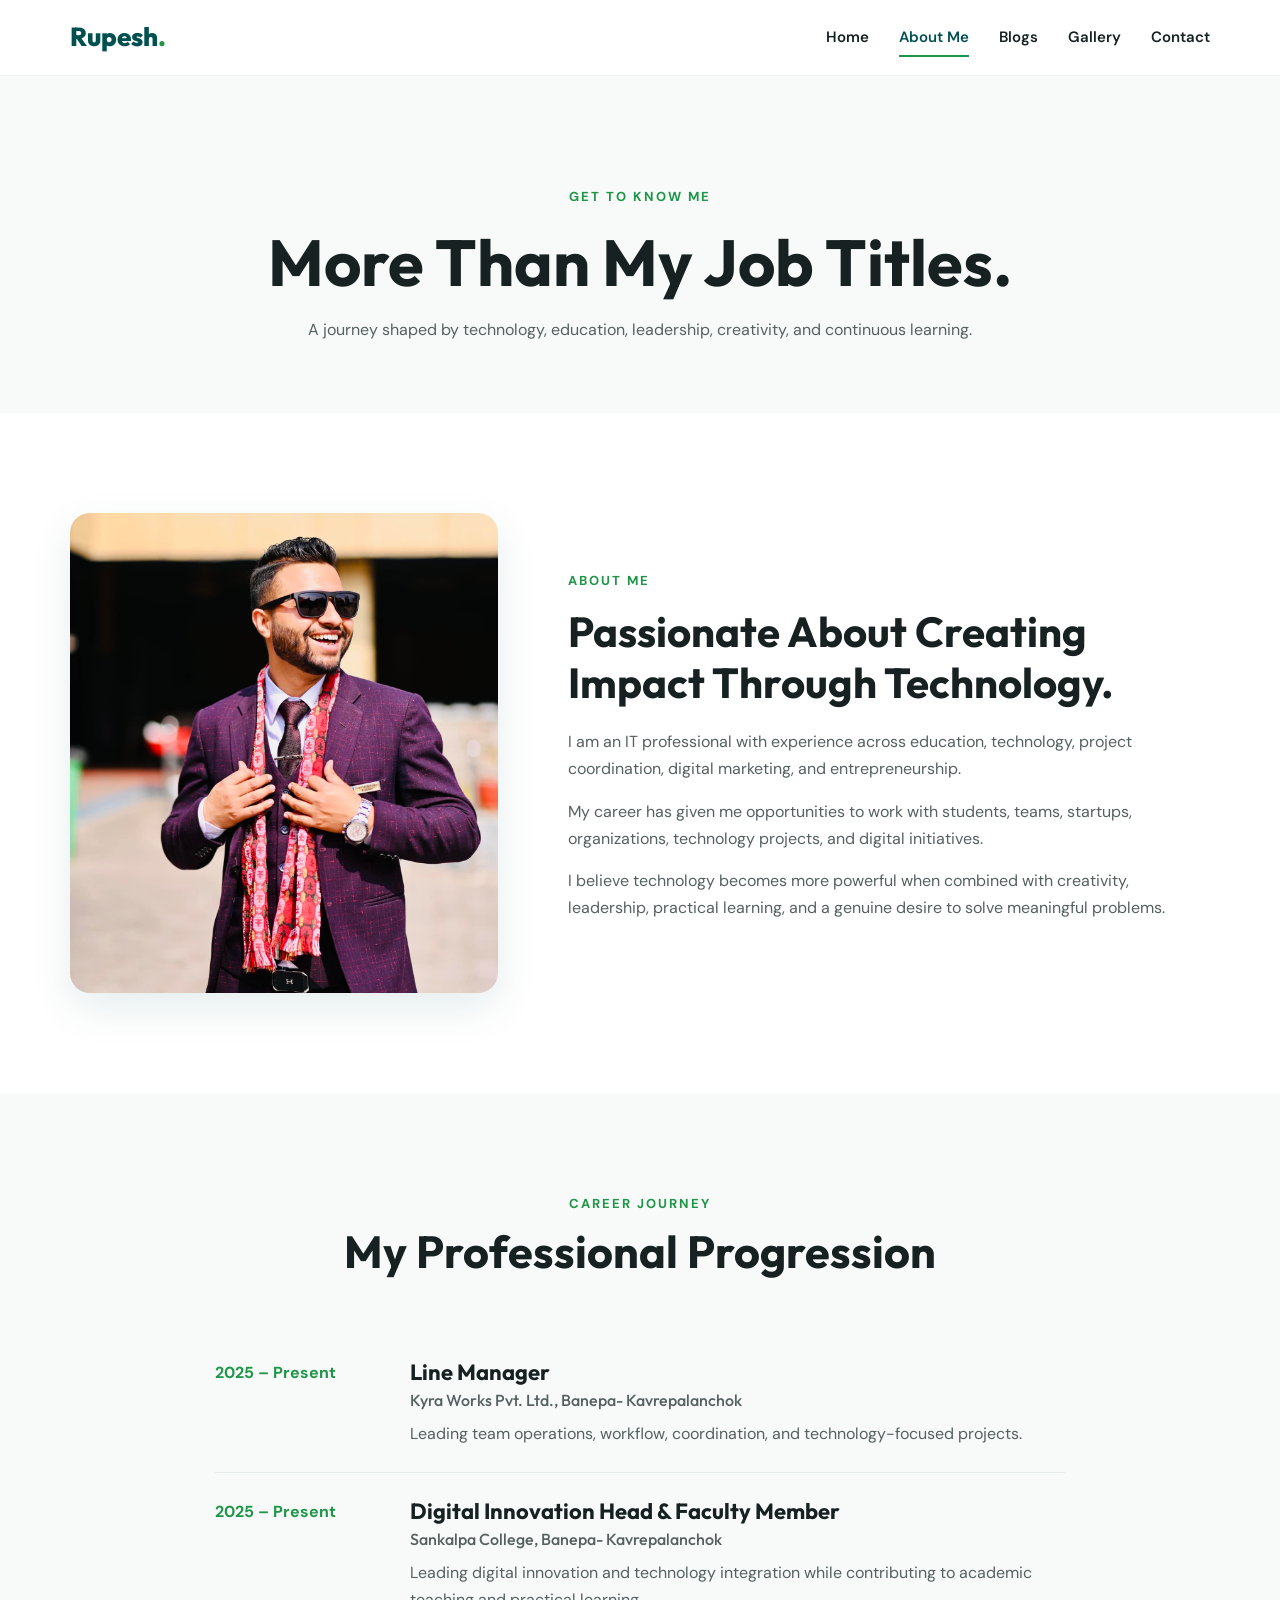
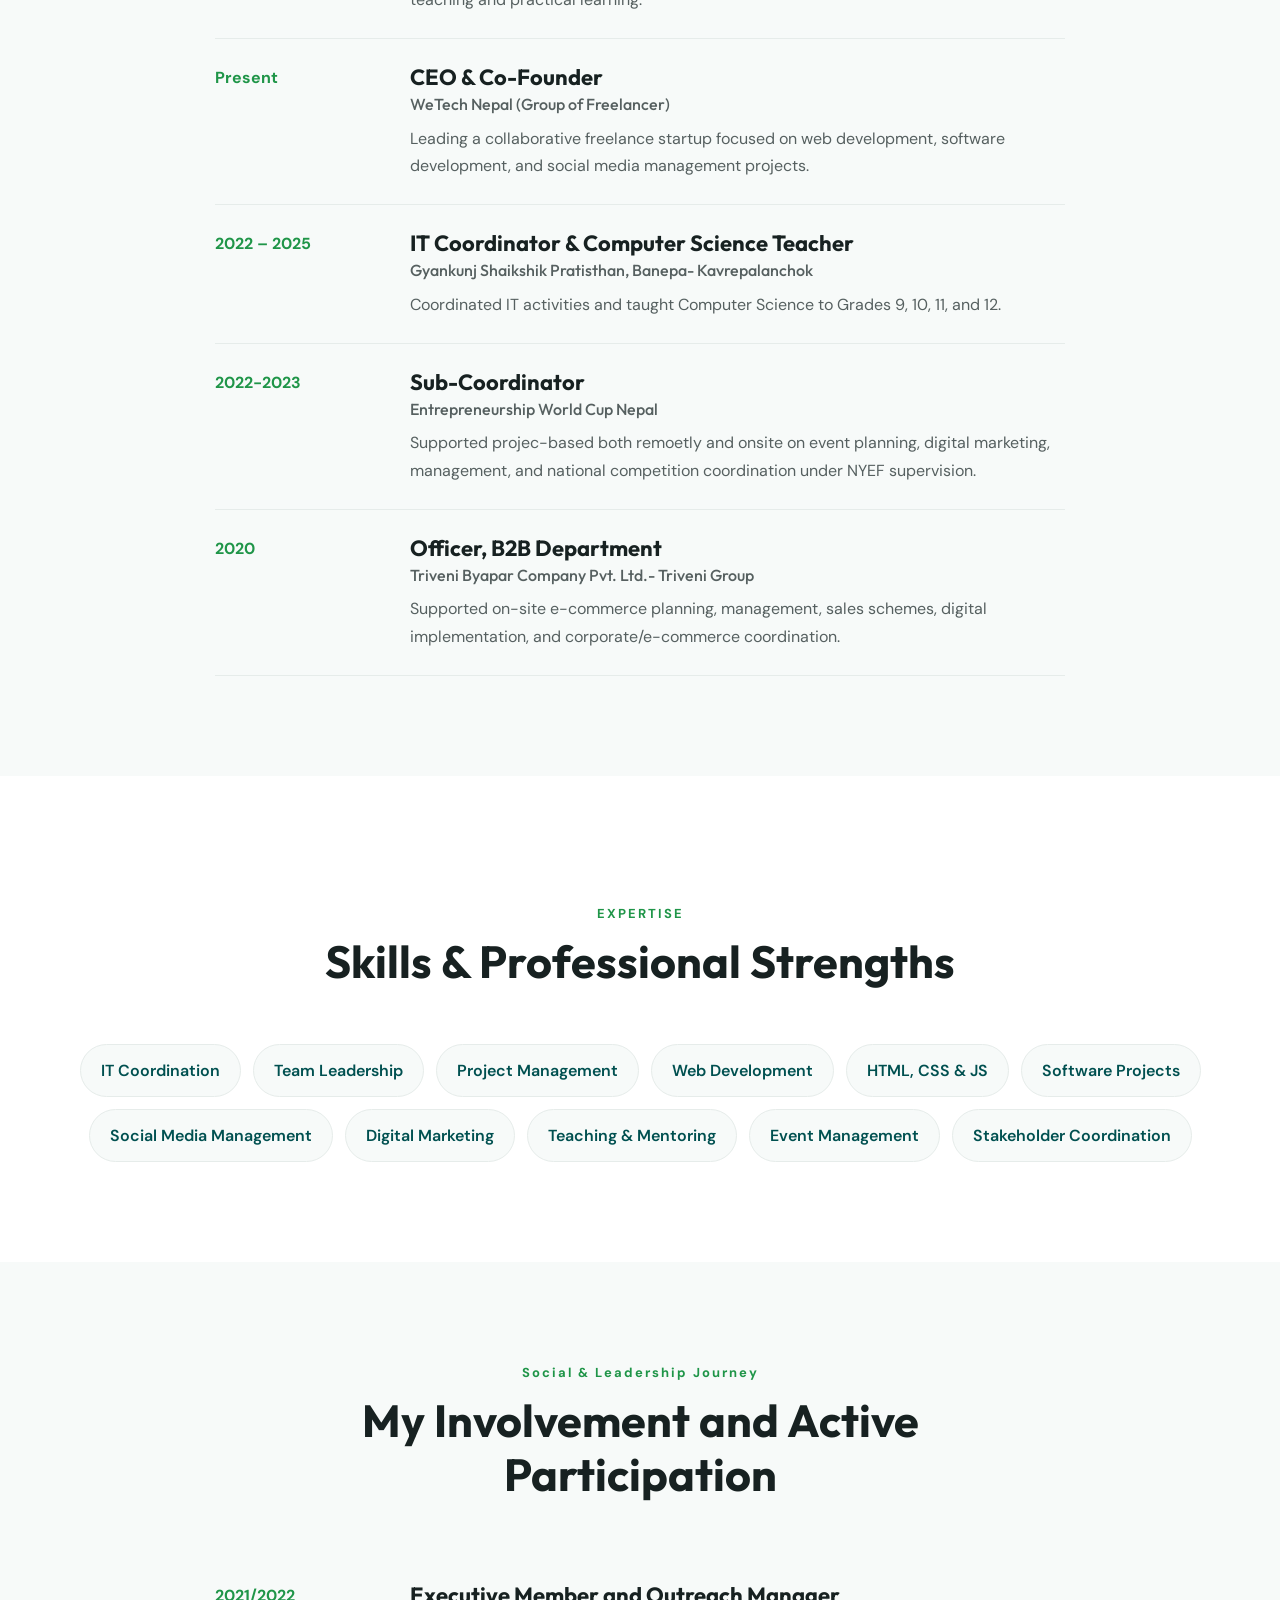
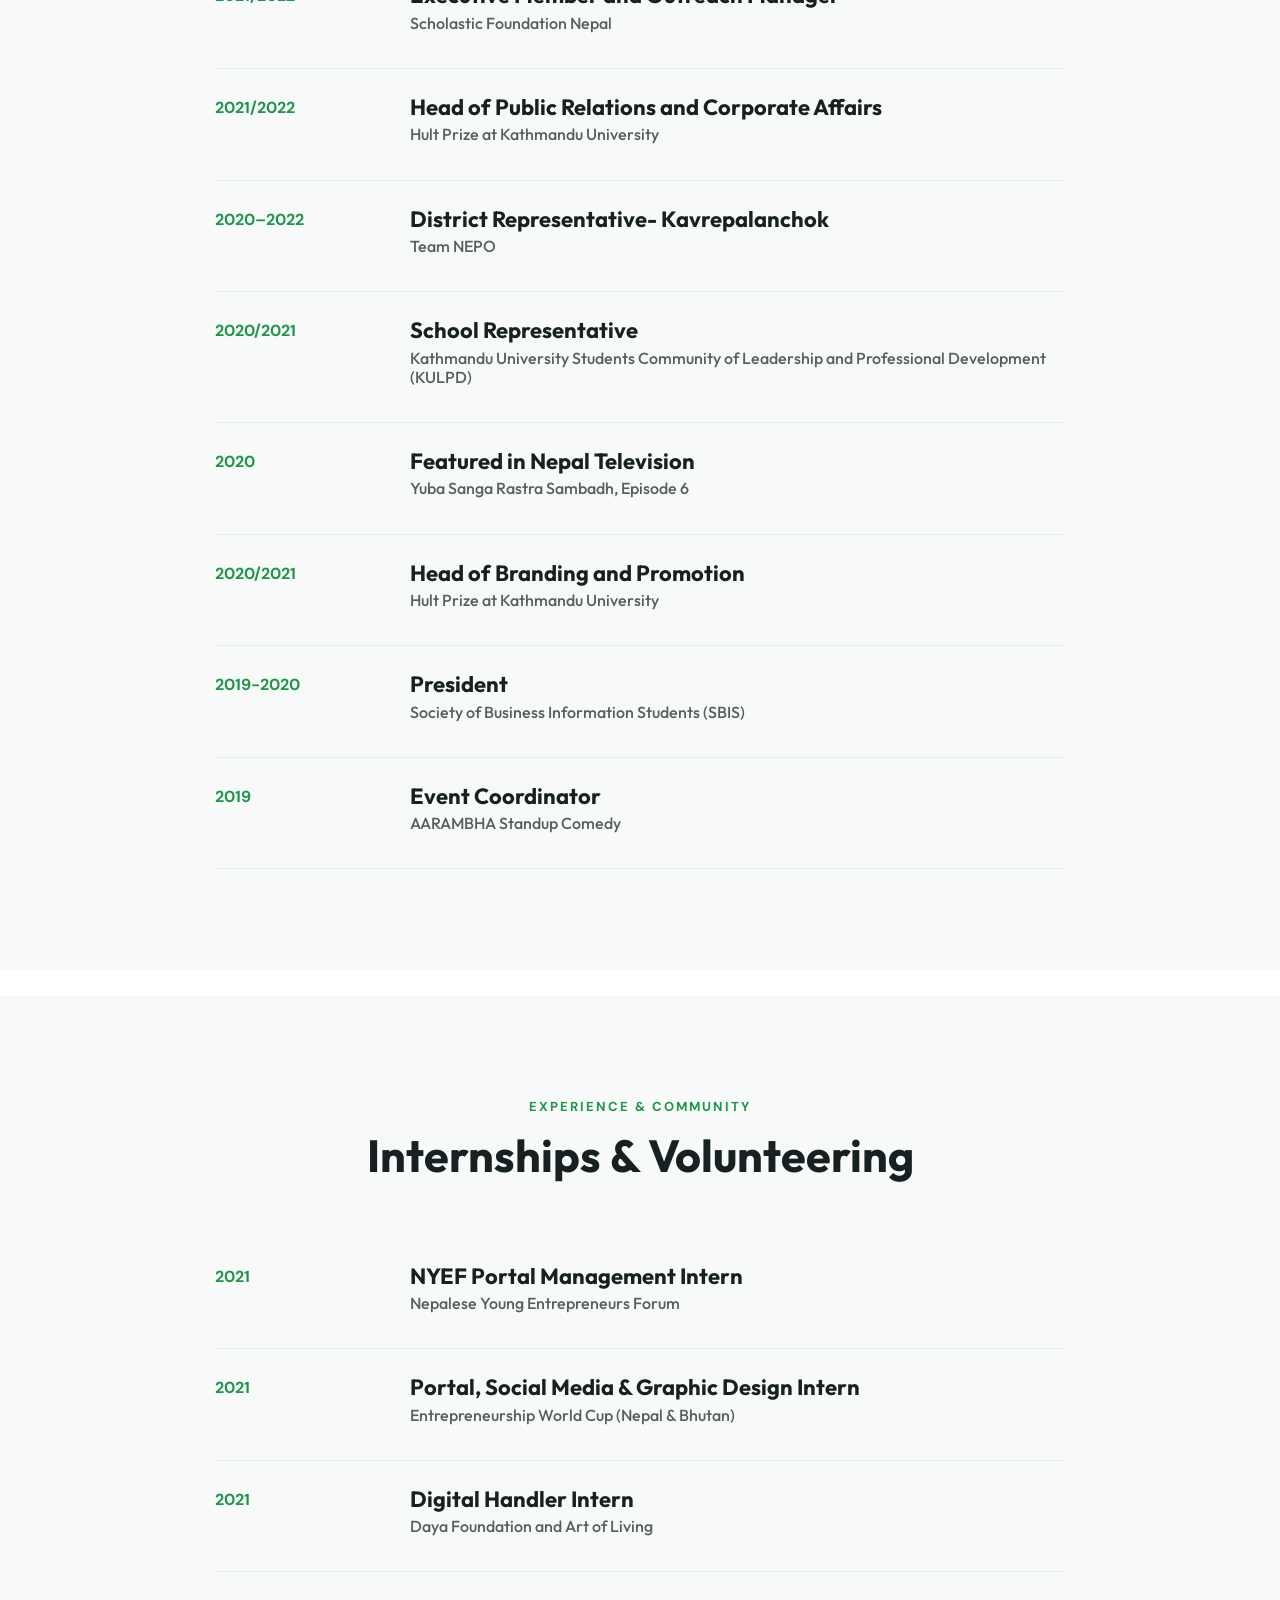
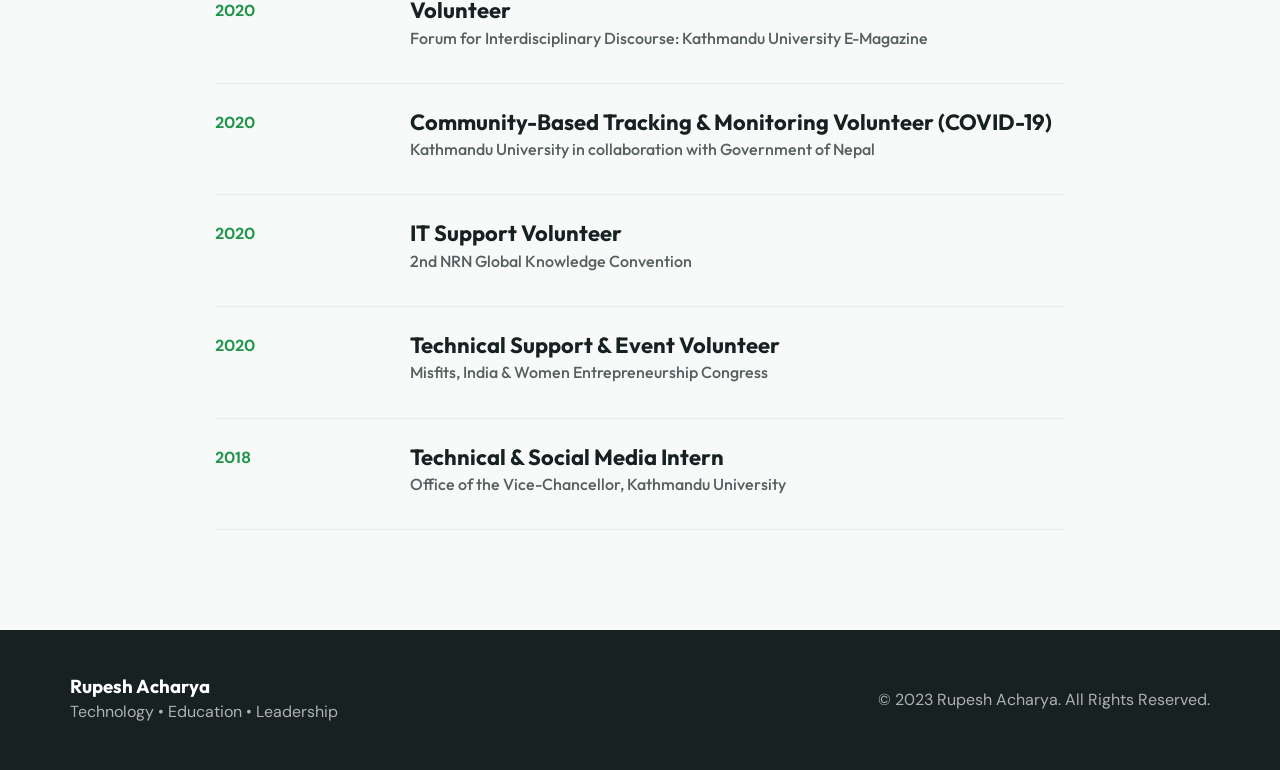
==== about.html @ 9b85a65a "upload" ====
<!DOCTYPE html>
<html lang="en">

<head>

    <meta charset="UTF-8">

    <meta name="viewport"
        content="width=device-width, initial-scale=1.0">

    <title>About Me | Rupesh Acharya</title>

    <link rel="stylesheet"
        href="css/style.css">

    <link rel="preconnect"
        href="https://fonts.googleapis.com">

    <link rel="preconnect"
        href="https://fonts.gstatic.com"
        crossorigin>

    <link href="https://fonts.googleapis.com/css2?family=DM+Sans:wght@400;500;600;700&family=Outfit:wght@400;500;600;700;800&display=swap"
        rel="stylesheet">

</head>


<body>

    <header class="navbar">

        <div class="container nav-container">

            <a href="index.html" class="logo">
                Rupesh<span>.</span>
            </a>

            <nav class="nav-links" id="navLinks">

                <a href="index.html">Home</a>
                <a href="about.html" class="active">About Me</a>
                <a href="blogs.html">Blogs</a>
                <a href="gallery.html">Gallery</a>
                <a href="contact.html">Contact</a>

            </nav>

            <button class="menu-toggle" id="menuToggle">
                ☰
            </button>

        </div>

    </header>


    <main>

        <!-- Page Header -->

        <section class="page-header">

            <div class="container reveal">

                <p>GET TO KNOW ME</p>

                <h1>
                    More Than My Job Titles.
                </h1>

                <p>
                    A journey shaped by technology, education,
                    leadership, creativity, and continuous learning.
                </p>

            </div>

        </section>


        <!-- About Section -->

        <section class="section">

            <div class="container about-grid">

                <div class="about-image reveal">

                    <img src="images/about.jpg"
                        alt="Rupesh Acharya">

                </div>


                <div class="about-content reveal">

                    <p class="section-small-title">
                        ABOUT ME
                    </p>

                    <h2>
                        Passionate About Creating
                        Impact Through Technology.
                    </h2>

                    <p>

                        I am an IT professional
                        with experience across education, technology,
                        project coordination, digital marketing, and
                        entrepreneurship.

                    </p>

                    <p>

                        My career has given me opportunities to work
                        with students, teams, startups, organizations,
                        technology projects, and digital initiatives.

                    </p>

                    <p>

                        I believe technology becomes more powerful
                        when combined with creativity, leadership,
                        practical learning, and a genuine desire to
                        solve meaningful problems.

                    </p>

                </div>

            </div>

        </section>


        <!-- Career Timeline -->

        <section class="section light-section">

            <div class="container">

                <div class="section-heading reveal">

                    <p>CAREER JOURNEY</p>

                    <h2>
                        My Professional Progression
                    </h2>

                </div>


                <div class="career-timeline">


                    <div class="career-item reveal">

                        <div class="career-year">
                            2025 – Present
                        </div>

                        <div class="career-content">

                            <h3>
                                Line Manager
                            </h3>

                            <h4>
                                Kyra Works Pvt. Ltd., Banepa- Kavrepalanchok
                            </h4>

                            <p>
                                Leading team operations, workflow,
                                coordination, and technology-focused
                                projects.
                            </p>

                        </div>

                    </div>


                    <div class="career-item reveal">

                        <div class="career-year">
                            2025 – Present
                        </div>

                        <div class="career-content">

                            <h3>
                                Digital Innovation Head & Faculty Member
                            </h3>

                            <h4>
                                Sankalpa College, Banepa- Kavrepalanchok
                            </h4>

                            <p>
                                Leading digital innovation and
                                technology integration while contributing
                                to academic teaching and practical learning.
                            </p>

                        </div>

                    </div>

  <div class="career-item reveal">

                        <div class="career-year">
                            Present
                        </div>

                        <div class="career-content">

                            <h3>
                                CEO & Co-Founder
                            </h3>

                            <h4>
                                WeTech Nepal (Group of Freelancer)
                            </h4>

                            <p>
                                Leading a collaborative freelance
                                startup focused on web development,
                                software development, and social media
                                management projects.
                            </p>

                        </div>

</div>

                    <div class="career-item reveal">

                        <div class="career-year">
                            2022 – 2025
                        </div>

                        <div class="career-content">

                            <h3>
                                IT Coordinator & Computer Science Teacher
                            </h3>

                            <h4>
                                Gyankunj Shaikshik Pratisthan, Banepa- Kavrepalanchok
                            </h4>

                            <p>
                                Coordinated IT activities and taught
                                Computer Science to Grades 9, 10, 11,
                                and 12.
                            </p>

                        </div>

                    </div>

                  
                   
  <div class="career-item reveal">

                        <div class="career-year">
                            2022-2023
                        </div>

                        <div class="career-content">

                            <h3>
                                Sub-Coordinator
                            </h3>

                            <h4>
                                Entrepreneurship World Cup Nepal
                            </h4>

                            <p>
                                Supported projec-based both remoetly and onsite on event planning, digital marketing, 
				management, and national competition coordination under NYEF supervision.

                        </div>

                    </div>
    <div class="career-item reveal">

                        <div class="career-year">
                            2020
                        </div>

                        <div class="career-content">

                            <h3>
                                Officer, B2B Department
                            </h3>

                            <h4>
                                Triveni Byapar Company Pvt. Ltd.- Triveni Group
                            </h4>

                            <p>
                                Supported on-site e-commerce planning, management, sales schemes, digital implementation, 
				and corporate/e-commerce coordination.
                            </p>

                        </div>

                    </div>

                </div>

            </div>

        </section>
</br>

 


        <!-- Skills -->

        <section class="section">

            <div class="container">

                <div class="section-heading reveal">

                    <p>EXPERTISE</p>

                    <h2>
                        Skills & Professional Strengths
                    </h2>

                </div>


                <div class="skill-grid">

                    
                    <div class="skill-item">IT Coordination</div>
                    <div class="skill-item">Team Leadership</div>
                    <div class="skill-item">Project Management</div>
                    <div class="skill-item">Web Development</div>
                    <div class="skill-item">HTML, CSS & JS</div>
                    <div class="skill-item">Software Projects</div>
                    <div class="skill-item">Social Media Management</div>
                    <div class="skill-item">Digital Marketing</div>
                    <div class="skill-item">Teaching & Mentoring</div>
                    <div class="skill-item">Event Management</div>
                    <div class="skill-item">Stakeholder Coordination</div>

                </div>

            </div>

        </section>

<!-- Leadership Timeline -->

        <section class="section light-section">

            <div class="container">

                <div class="section-heading reveal">

                    <p>Social & Leadership Journey</p>

                    <h2>
                        My Involvement and Active Participation
                    </h2>

                </div>


                <div class="career-timeline">


                    <div class="career-item reveal">

                        <div class="career-year">
                            2021/2022
                        </div>

                        <div class="career-content">

                            <h3>
                                Executive Member and Outreach Manager
                            </h3>

                            <h4>
                                Scholastic Foundation Nepal
                            </h4>

                                     </div>

                    </div>


                    <div class="career-item reveal">

                        <div class="career-year">
                            2021/2022
                        </div>

                        <div class="career-content">

                            <h3>
                                Head of Public Relations and Corporate Affairs
                            </h3>

                            <h4>
                                Hult Prize at Kathmandu University
                            </h4>

                            
                        </div>

                    </div>


                    <div class="career-item reveal">

                        <div class="career-year">
                            2020–2022
                        </div>

                        <div class="career-content">

                            <h3>
                                District Representative- Kavrepalanchok
                            </h3>

                            <h4>
                                Team NEPO
                            </h4>

                           
                        </div>

                    </div>


                    <div class="career-item reveal">

                        <div class="career-year">
                            2020/2021
                        </div>

                        <div class="career-content">

                            <h3>
                                School Representative
                            </h3>

                            <h4>
                                Kathmandu University Students Community of Leadership and Professional
Development (KULPD)
                            </h4>

                         
                        </div>

                    </div>
  <div class="career-item reveal">

                        <div class="career-year">
                            2020
                        </div>

                        <div class="career-content">

                            <h3>
                                Featured in Nepal Television
                            </h3>

                            <h4>
                                Yuba Sanga Rastra Sambadh, Episode 6 
                            </h4>

                           
                        </div>

                    </div>
 <div class="career-item reveal">

                        <div class="career-year">
                            2020/2021
                        </div>

                        <div class="career-content">

                            <h3>
                                Head of Branding and Promotion
                            </h3>

                            <h4>
                                Hult Prize at Kathmandu University 
                            </h4>

                           
                        </div>

                    </div>
 <div class="career-item reveal">

                        <div class="career-year">
                            2019-2020
                        </div>

                        <div class="career-content">

                            <h3>
                                President
                            </h3>

                            <h4>
                                Society of Business Information Students (SBIS)
                            </h4>

                           
                        </div>

                    </div>
<div class="career-item reveal">

                        <div class="career-year">
                            2019
                        </div>

                        <div class="career-content">

                            <h3>
                                Event Coordinator
                            </h3>

                            <h4>
                                AARAMBHA Standup Comedy
                            </h4>

                           
                        </div>

                    </div>
                </div>

            </div>

        </section>

        <!-- Volunteering -->

</br>
<section class="section light-section">

    <div class="container">

        <div class="section-heading reveal">

            <p>EXPERIENCE & COMMUNITY</p>

            <h2>
                Internships & Volunteering
            </h2>

        </div>

        <div class="career-timeline">

            <div class="career-item reveal">

                <div class="career-year">
                    2021
                </div>

                <div class="career-content">

                    <h3>
                        NYEF Portal Management Intern
                    </h3>

                    <h4>
                        Nepalese Young Entrepreneurs Forum
                    </h4>

                </div>

            </div>

            <div class="career-item reveal">

                <div class="career-year">
                    2021
                </div>

                <div class="career-content">

                    <h3>
                        Portal, Social Media & Graphic Design Intern
                    </h3>

                    <h4>
                        Entrepreneurship World Cup (Nepal & Bhutan)
                    </h4>

                </div>

            </div>

            <div class="career-item reveal">

                <div class="career-year">
                    2021
                </div>

                <div class="career-content">

                    <h3>
                        Digital Handler Intern
                    </h3>

                    <h4>
                        Daya Foundation and Art of Living
                    </h4>

                </div>

            </div>

            <div class="career-item reveal">

                <div class="career-year">
                    2020 
                </div>

                <div class="career-content">

                    <h3>
                        Volunteer
                    </h3>

                    <h4>
                        Forum for Interdisciplinary Discourse: Kathmandu University E-Magazine
                    </h4>

                </div>

            </div>

            <div class="career-item reveal">

                <div class="career-year">
                    2020
                </div>

                <div class="career-content">

                    <h3>
                        Community-Based Tracking & Monitoring Volunteer (COVID-19)
                    </h3>

                    <h4>
                        Kathmandu University in collaboration with Government of Nepal
                    </h4>

                </div>

            </div>

            <div class="career-item reveal">

                <div class="career-year">
                    2020
                </div>

                <div class="career-content">

                    <h3>
                        IT Support Volunteer
                    </h3>

                    <h4>
                        2nd NRN Global Knowledge Convention
                    </h4>

                </div>

            </div>

            <div class="career-item reveal">

                <div class="career-year">
                    2020
                </div>

                <div class="career-content">

                    <h3>
                        Technical Support & Event Volunteer
                    </h3>

                    <h4>
                        Misfits, India & Women Entrepreneurship Congress
                    </h4>

                </div>

            </div>

            <div class="career-item reveal">

                <div class="career-year">
                    2018
                </div>

                <div class="career-content">

                    <h3>
                        Technical & Social Media Intern
                    </h3>

                    <h4>
                        Office of the Vice-Chancellor, Kathmandu University
                    </h4>

                </div>

            </div>

        </div>

    </div>

</section>

    

    </main>


    <footer>

        <div class="container footer-content">

            <div>

                <h3>Rupesh Acharya</h3>

                <p>
                     Technology • Education • Leadership
                </p>

            </div>

            <p>
                © 2023 Rupesh Acharya. All Rights Reserved.
            </p>

        </div>

    </footer>


    <script src="js/script.js"></script>

</body>

</html>
---- css/style.css ----
/* ===================================
   RUPESH ACHARYA PORTFOLIO
   MAIN STYLESHEET
=================================== */

:root {

    --primary: #005050;
    --primary-dark: #003b3b;
    --secondary: #1f9548;
    --accent: #ffcd0b;

    --dark: #172121;
    --text: #566060;
    --light: #f7faf9;
    --white: #ffffff;

    --border: #e6ecea;

    --shadow:
        0 15px 40px rgba(0, 80, 80, 0.10);

}


/* RESET */

* {

    margin: 0;
    padding: 0;

    box-sizing: border-box;

}


html {

    scroll-behavior: smooth;

}


body {

    font-family: "DM Sans", sans-serif;

    color: var(--text);

    background: var(--white);

    line-height: 1.7;

    overflow-x: hidden;

}


h1,
h2,
h3,
h4 {

    font-family: "Outfit", sans-serif;

    color: var(--dark);

    line-height: 1.2;

}


a {

    text-decoration: none;

    color: inherit;

}


img {

    width: 100%;

    display: block;

}


/* CONTAINER */

.container {

    width: min(1140px, 90%);

    margin: auto;

}


/* ===================================
   NAVBAR
=================================== */

.navbar {

    position: sticky;

    top: 0;

    z-index: 1000;

    background: rgba(255, 255, 255, 0.90);

    backdrop-filter: blur(12px);

    border-bottom:
        1px solid rgba(0, 0, 0, 0.05);

}


.nav-container {

    min-height: 75px;

    display: flex;

    align-items: center;

    justify-content: space-between;

}


.logo {

    font-family: "Outfit", sans-serif;

    font-size: 26px;

    font-weight: 800;

    color: var(--primary);

}


.logo span {

    color: var(--secondary);

}


.nav-links {

    display: flex;

    gap: 30px;

    align-items: center;

}


.nav-links a {

    font-weight: 600;

    font-size: 15px;

    color: var(--dark);

    position: relative;

}


.nav-links a::after {

    content: "";

    position: absolute;

    width: 0;

    height: 2px;

    background: var(--secondary);

    left: 0;

    bottom: -7px;

    transition: 0.3s;

}


.nav-links a:hover::after,
.nav-links a.active::after {

    width: 100%;

}


.nav-links a.active {

    color: var(--primary);

}


.menu-toggle {

    display: none;

    border: none;

    background: none;

    font-size: 26px;

    cursor: pointer;

}


/* ===================================
   HERO
=================================== */

.hero {

    min-height: calc(100vh - 75px);

    display: flex;

    align-items: center;

    padding: 70px 0;

    position: relative;

}


.hero-container {

    display: grid;

    grid-template-columns: 1.1fr 0.9fr;

    align-items: center;

    gap: 70px;

}


.hero-tag {

    display: inline-block;

    background: #eaf7ef;

    color: var(--secondary);

    padding: 8px 16px;

    border-radius: 30px;

    font-weight: 600;

    font-size: 14px;

    margin-bottom: 20px;

}


.hero h1 {

    font-size: clamp(45px, 6vw, 75px);

    margin-bottom: 15px;

}


.hero h1 span {

    color: var(--primary);

}


.hero h2 {

    font-size: clamp(22px, 3vw, 32px);

    font-weight: 500;

    color: var(--secondary);

    margin-bottom: 20px;

}


.hero-description {

    max-width: 650px;

    font-size: 17px;

    margin-bottom: 30px;

}


.hero-buttons {

    display: flex;

    gap: 15px;

    flex-wrap: wrap;

}


/* BUTTONS */

.btn {

    padding: 13px 25px;

    border-radius: 8px;

    font-weight: 600;

    display: inline-block;

    transition: 0.3s;

}


.btn-primary {

    background: var(--primary);

    color: var(--white);

}


.btn-primary:hover {

    background: var(--secondary);

    transform: translateY(-3px);

}


.btn-outline {

    border: 1px solid var(--primary);

    color: var(--primary);

}


.btn-outline:hover {

    background: var(--primary);

    color: var(--white);

}


.btn-light {

    background: var(--white);

    color: var(--primary);

}


.btn-light:hover {

    transform: translateY(-3px);

}


/* HERO IMAGE */

.hero-image {

    position: relative;

}


.image-wrapper {

    position: relative;

    padding: 15px;

}


.image-wrapper::before {

    content: "";

    position: absolute;

    width: 85%;

    height: 85%;

    background: var(--secondary);

    border-radius: 30px;

    right: 0;

    bottom: 0;

    z-index: -1;

}


.image-wrapper img {

    height: 520px;

    object-fit: cover;

    border-radius: 30px;

    box-shadow: var(--shadow);

}


.experience-card {

    position: absolute;

    bottom: 30px;

    left: -30px;

    background: var(--white);

    padding: 18px 22px;

    border-radius: 14px;

    box-shadow: var(--shadow);

    max-width: 210px;

}


.experience-card span {

    display: block;

    font-size: 12px;

    color: var(--secondary);

    font-weight: 700;

    text-transform: uppercase;

}


.experience-card strong {

    color: var(--dark);

}


/* STATS */

.hero-stats {

    display: flex;

    gap: 35px;

    margin-top: 45px;

}


.stat h3 {

    color: var(--primary);

    font-size: 28px;

}


.stat p {

    font-size: 13px;

}


/* ===================================
   SECTIONS
=================================== */

.section {

    padding: 100px 0;

}


.light-section {

    background: var(--light);

}


.section-heading {

    max-width: 700px;

    margin: 0 auto 55px;

    text-align: center;

}


.section-heading p,
.section-small-title {

    color: var(--secondary);

    font-weight: 700;

    font-size: 13px;

    letter-spacing: 2px;

    margin-bottom: 10px;

}


.section-heading h2 {

    font-size: clamp(30px, 4vw, 45px);

}


/* CARDS */

.cards-grid {

    display: grid;

    grid-template-columns:
        repeat(4, 1fr);

    gap: 22px;

}


.info-card {

    padding: 32px 25px;

    background: var(--white);

    border: 1px solid var(--border);

    border-radius: 16px;

    transition: 0.35s;

}


.info-card:hover {

    transform: translateY(-10px);

    box-shadow: var(--shadow);

}


.card-icon {

    font-size: 35px;

    margin-bottom: 18px;

}


.info-card h3 {

    margin-bottom: 10px;

}


/* JOURNEY */

.journey-section {

    padding: 100px 0;

    background:
        linear-gradient(
            135deg,
            var(--primary),
            var(--primary-dark)
        );

}


.journey-container {

    display: grid;

    grid-template-columns: 1fr 1fr;

    gap: 70px;

    align-items: center;

}


.journey-content h2 {

    color: var(--white);

    font-size: 42px;

    margin-bottom: 20px;

}


.journey-content p {

    color: rgba(255,255,255,0.75);

}


.journey-section .section-small-title {

    color: var(--accent);

}


.text-link {

    display: inline-block;

    margin-top: 20px;

    color: var(--accent);

    font-weight: 700;

}


.timeline-preview {

    display: flex;

    flex-direction: column;

    gap: 25px;

}


.timeline-item {

    display: flex;

    gap: 20px;

    background:
        rgba(255,255,255,0.08);

    padding: 20px;

    border-radius: 12px;

}


.timeline-item span {

    color: var(--accent);

    font-weight: 700;

    min-width: 50px;

}


.timeline-item h4 {

    color: var(--white);

}


.timeline-item p {

    font-size: 14px;

}


/* CTA */

.cta-section {

    padding: 90px 0;

}


.cta-box {

    background:
        linear-gradient(
            135deg,
            var(--secondary),
            #14713a
        );

    padding: 70px 40px;

    border-radius: 25px;

    text-align: center;

}


.cta-box h2 {

    color: var(--white);

    font-size: 38px;

    margin-bottom: 15px;

}


.cta-box p {

    color: rgba(255,255,255,0.8);

    max-width: 700px;

    margin: 0 auto 25px;

}


/* ===================================
   ABOUT PAGE
=================================== */

.page-header {

    padding: 110px 0 70px;

    text-align: center;

    background: var(--light);

}


.page-header p:first-child {

    color: var(--secondary);

    font-size: 13px;

    letter-spacing: 2px;

    font-weight: 700;

}


.page-header h1 {

    font-size: clamp(40px, 6vw, 65px);

    margin: 15px 0;

}


.page-header p:last-child {

    max-width: 700px;

    margin: auto;

}


.about-grid {

    display: grid;

    grid-template-columns: 0.8fr 1.2fr;

    gap: 70px;

    align-items: center;

}


.about-image img {

    height: 480px;

    object-fit: cover;

    border-radius: 20px;

    box-shadow: var(--shadow);

}


.about-content h2 {

    font-size: 42px;

    margin-bottom: 20px;

}


.about-content p {

    margin-bottom: 15px;

}


/* CAREER */

.career-timeline {

    max-width: 850px;

    margin: auto;

}


.career-item {

    display: grid;

    grid-template-columns: 160px 1fr;

    gap: 35px;

    padding: 25px 0;

    border-bottom:
        1px solid var(--border);

}


.career-year {

    font-weight: 700;

    color: var(--secondary);

}


.career-content h3 {

    font-size: 22px;

}


.career-content h4 {

    color: var(--text);

    font-weight: 500;

    margin: 5px 0 10px;

}


/* SKILLS */

.skill-grid {

    display: flex;

    flex-wrap: wrap;

    justify-content: center;

    gap: 12px;

}


.skill-item {

    padding: 12px 20px;

    background: var(--light);

    border: 1px solid var(--border);

    border-radius: 30px;

    color: var(--primary);

    font-weight: 600;

    transition: 0.3s;

}


.skill-item:hover {

    background: var(--primary);

    color: var(--white);

    transform: translateY(-3px);

}


/* ===================================
   BLOGS
=================================== */

.blog-grid {

    display: grid;

    grid-template-columns:
        repeat(3, 1fr);

    gap: 28px;

}


.blog-card {

    border-radius: 18px;

    overflow: hidden;

    background: var(--white);

    border: 1px solid var(--border);

    transition: 0.3s;

}


.blog-card:hover {

    transform: translateY(-8px);

    box-shadow: var(--shadow);

}


.blog-image {

    height: 220px;

    overflow: hidden;

}


.blog-image img {

    height: 100%;

    object-fit: cover;

    transition: 0.5s;

}


.blog-card:hover img {

    transform: scale(1.08);

}


.blog-content {

    padding: 25px;

}


.blog-content span {

    color: var(--secondary);

    font-size: 12px;

    font-weight: 700;

}


.blog-content h2 {

    font-size: 24px;

    margin: 12px 0;

}


.blog-content a {

    display: inline-block;

    margin-top: 15px;

    color: var(--primary);

    font-weight: 700;

}


/* ===================================
   GALLERY
=================================== */

.gallery-grid {

    display: grid;

    grid-template-columns:
        repeat(4, 1fr);

    gap: 18px;

}


.gallery-item {

    height: 280px;

    overflow: hidden;

    border-radius: 15px;

    cursor: pointer;

}


.gallery-item img {

    height: 100%;

    object-fit: cover;

    transition: 0.5s;

}


.gallery-item:hover img {

    transform: scale(1.12);

}


/* ===================================
   CONTACT
=================================== */

.contact-grid {

    display: grid;

    grid-template-columns: 0.8fr 1.2fr;

    gap: 70px;

}


.contact-info h2 {

    font-size: 40px;

    margin-bottom: 15px;

}


.contact-item {

    margin-top: 25px;

}


.contact-item strong {

    color: var(--primary);

}


.contact-form {

    background: var(--light);

    padding: 35px;

    border-radius: 20px;

}


.form-group {

    margin-bottom: 20px;

}


.form-group label {

    display: block;

    font-weight: 600;

    color: var(--dark);

    margin-bottom: 7px;

}


.form-group input,
.form-group textarea {

    width: 100%;

    padding: 13px 15px;

    border: 1px solid var(--border);

    border-radius: 8px;

    font-family: inherit;

    outline: none;

}


.form-group input:focus,
.form-group textarea:focus {

    border-color: var(--secondary);

}


/* ===================================
   FOOTER
=================================== */

footer {

    background: var(--dark);

    padding: 45px 0;

    color: rgba(255,255,255,0.65);

}


.footer-content {

    display: flex;

    justify-content: space-between;

    align-items: center;

    gap: 30px;

}


footer h3 {

    color: var(--white);

}


/* ===================================
   ANIMATIONS
=================================== */

.reveal {

    opacity: 0;

    transform: translateY(35px);

    transition:
        opacity 0.8s ease,
        transform 0.8s ease;

}


.reveal.active {

    opacity: 1;

    transform: translateY(0);

}


@keyframes float {

    0%,
    100% {

        transform:
            translateY(0);

    }

    50% {

        transform:
            translateY(-15px);

    }

}


.shape {

    position: fixed;

    border-radius: 50%;

    filter: blur(80px);

    z-index: -1;

    opacity: 0.15;

}


.shape-1 {

    width: 300px;

    height: 300px;

    background: var(--secondary);

    top: 20%;

    left: -100px;

}


.shape-2 {

    width: 400px;

    height: 400px;

    background: var(--primary);

    right: -150px;

    top: 50%;

}


.shape-3 {

    width: 200px;

    height: 200px;

    background: var(--accent);

    bottom: 10%;

    left: 30%;

}


/* ===================================
   RESPONSIVE DESIGN
=================================== */

@media (max-width: 900px) {

    .hero-container,
    .journey-container,
    .about-grid,
    .contact-grid {

        grid-template-columns: 1fr;

    }


    .cards-grid {

        grid-template-columns:
            repeat(2, 1fr);

    }


    .blog-grid {

        grid-template-columns:
            repeat(2, 1fr);

    }


    .gallery-grid {

        grid-template-columns:
            repeat(2, 1fr);

    }


    .hero-image {

        max-width: 550px;

        margin: auto;

    }

}


@media (max-width: 700px) {

    .menu-toggle {

        display: block;

    }


    .nav-links {

        position: absolute;

        top: 75px;

        left: 0;

        width: 100%;

        background: var(--white);

        flex-direction: column;

        padding: 25px;

        display: none;

        box-shadow: var(--shadow);

    }


    .nav-links.show {

        display: flex;

    }


    .hero {

        text-align: center;

    }


    .hero-stats {

        justify-content: center;

        gap: 20px;

    }


    .hero-buttons {

        justify-content: center;

    }


    .cards-grid,
    .blog-grid {

        grid-template-columns: 1fr;

    }


    .career-item {

        grid-template-columns: 1fr;

        gap: 10px;

    }


    .footer-content {

        flex-direction: column;

        text-align: center;

    }


    .experience-card {

        left: 10px;

    }


    .section {

        padding: 70px 0;

    }

}
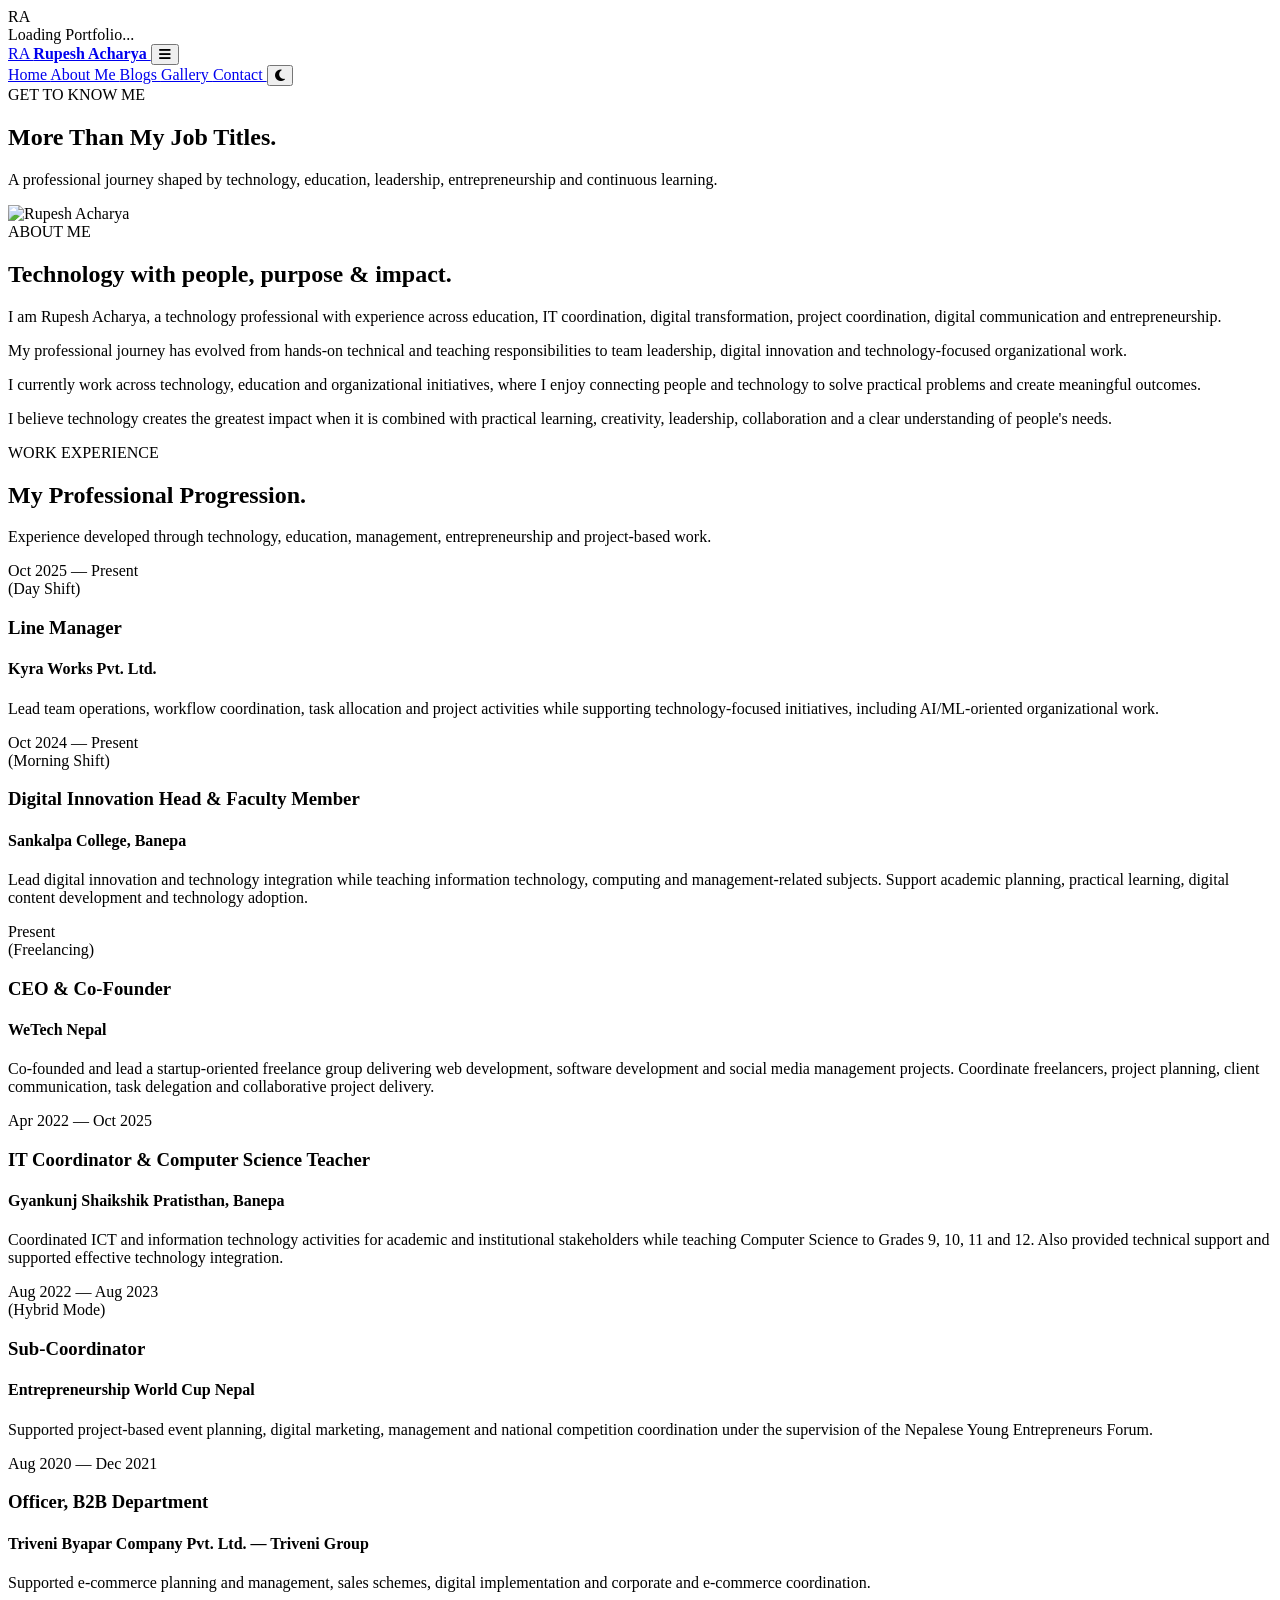
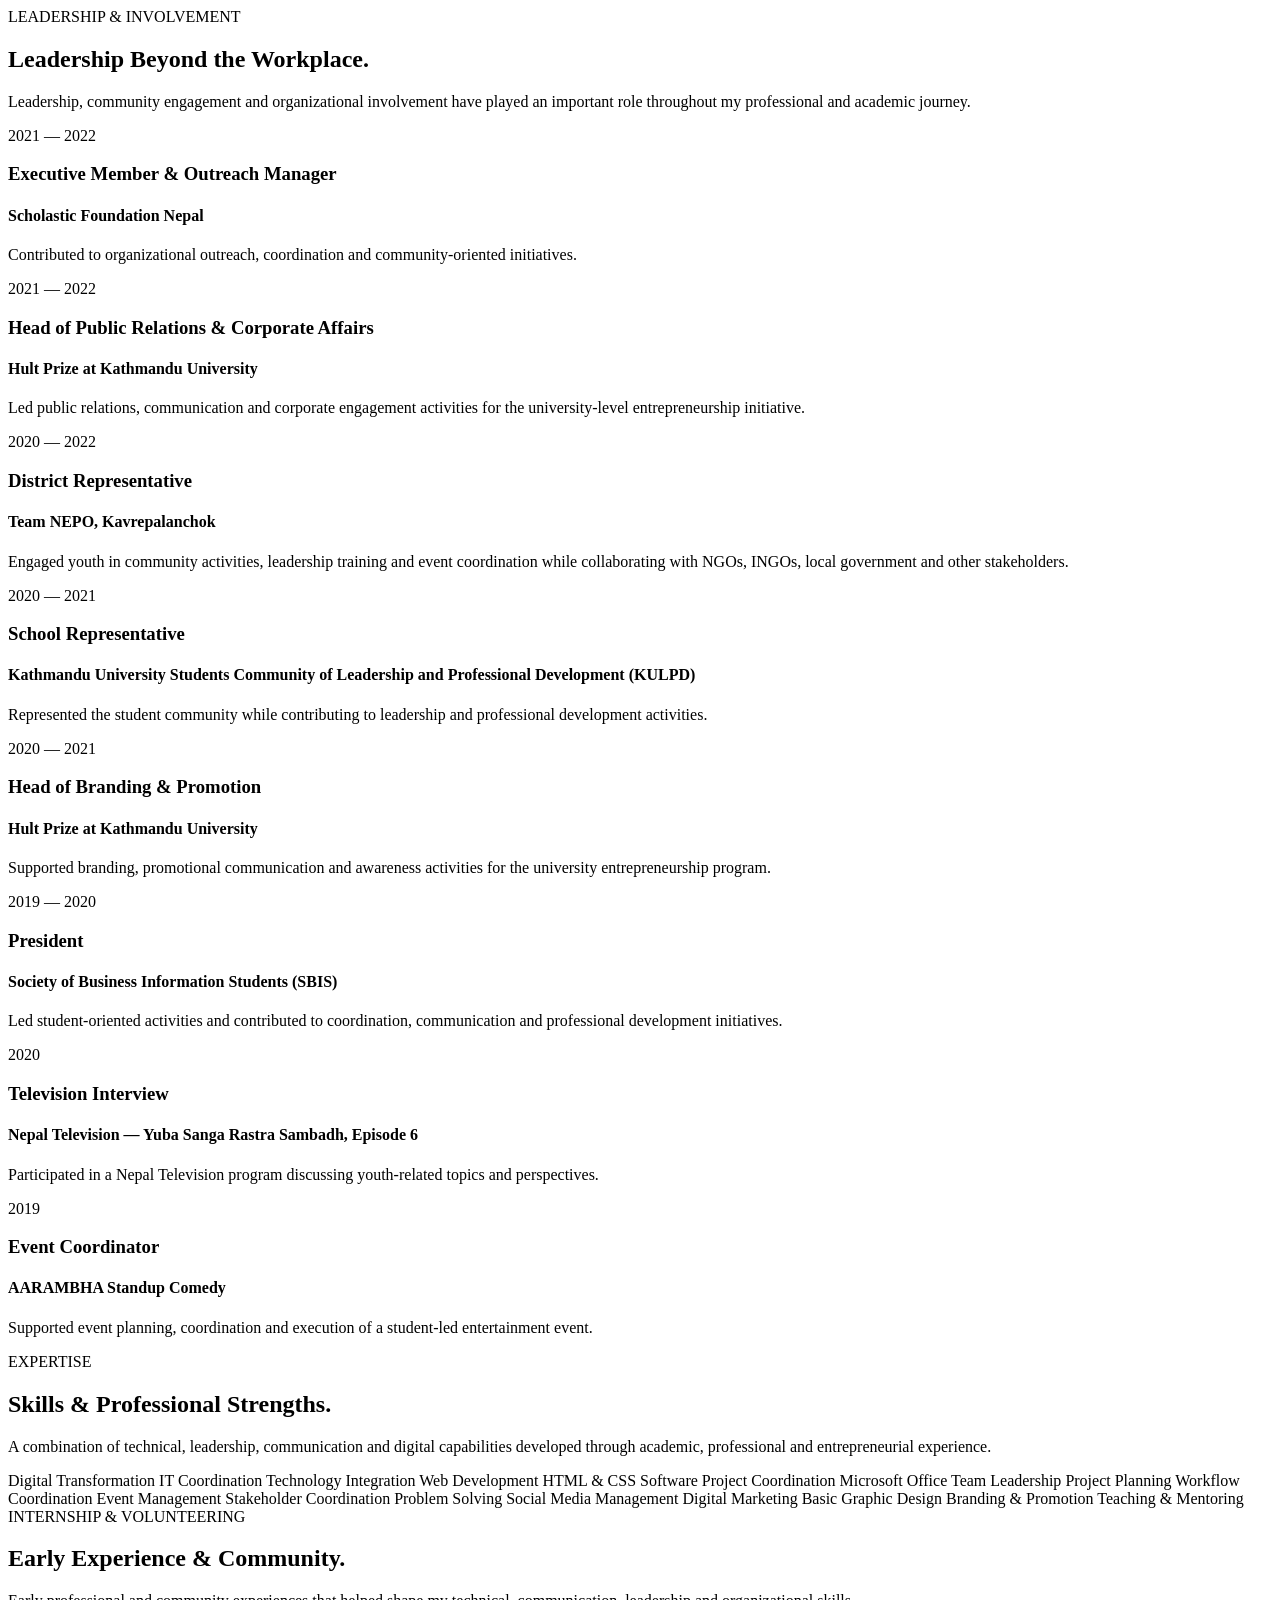
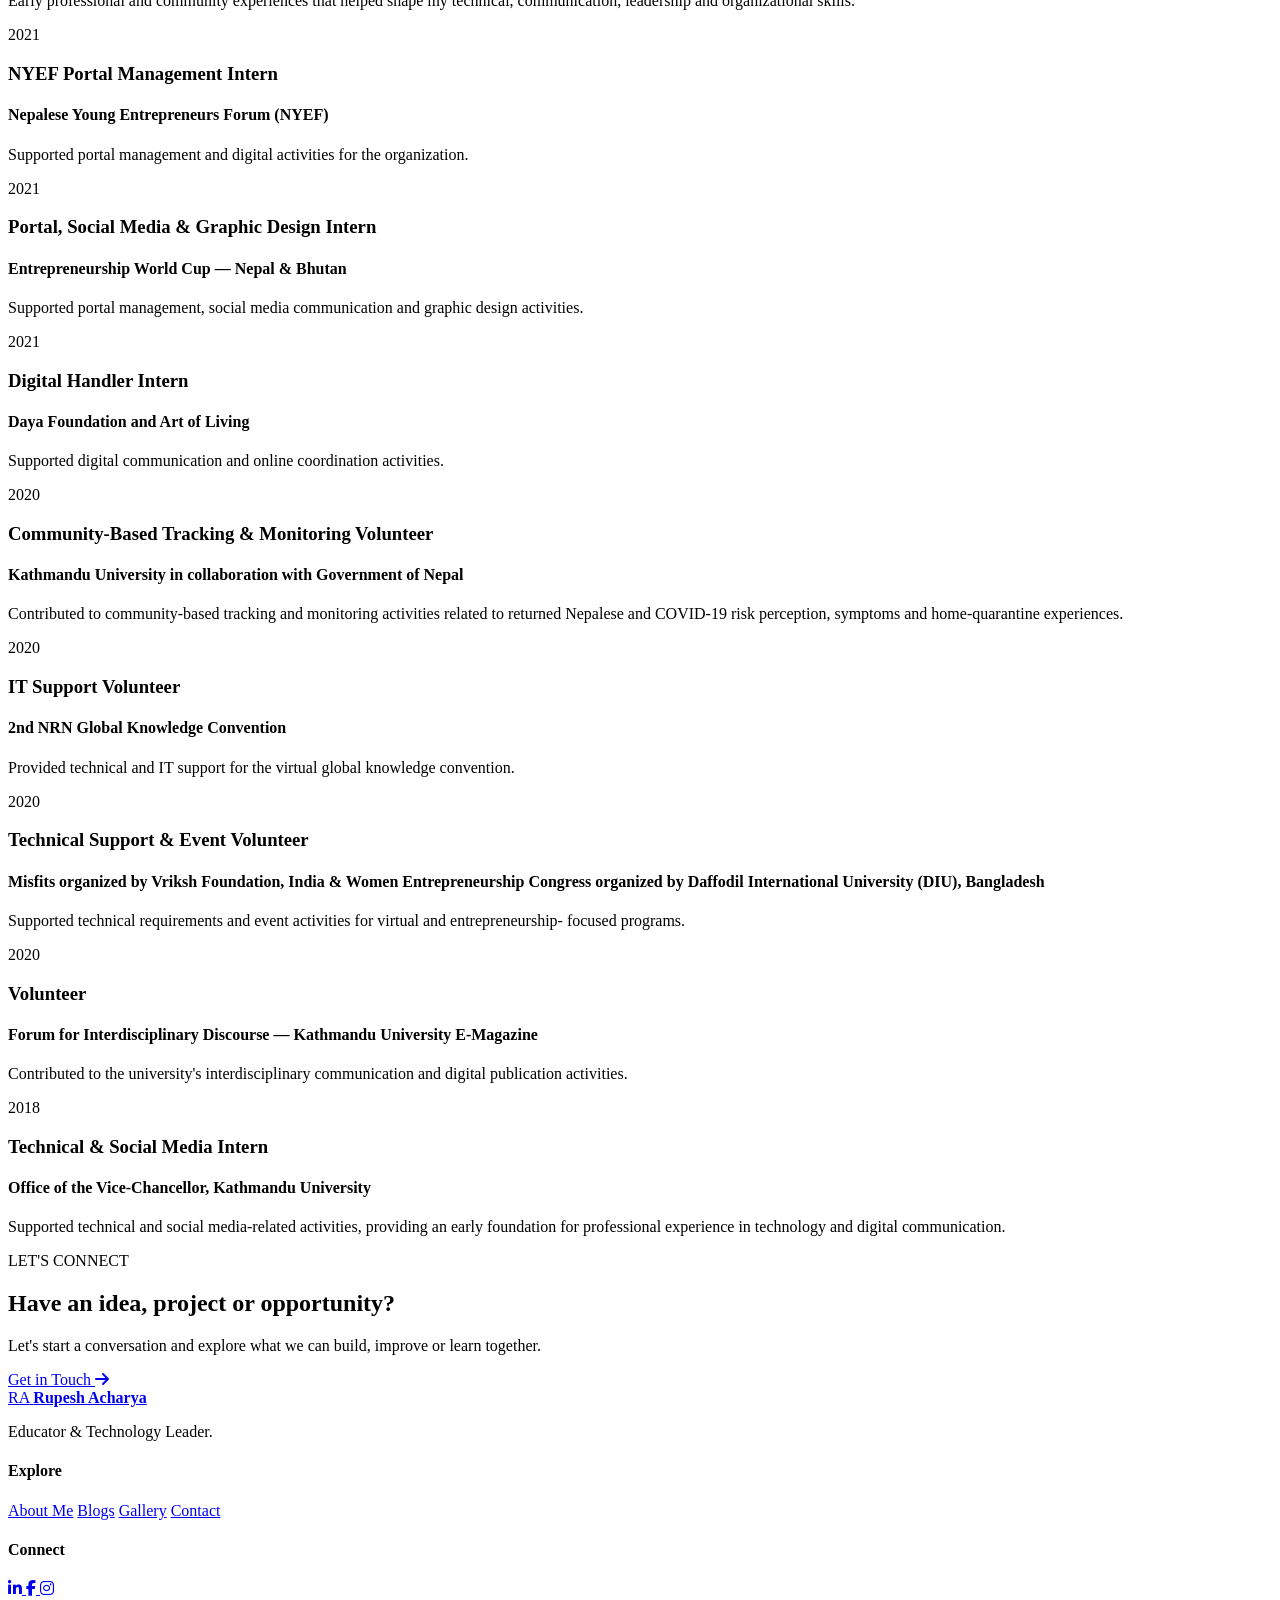
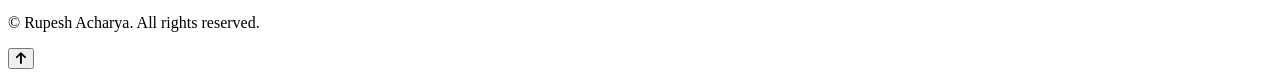
==== commit 9104fd4e: "updated to version 2" ====
--- a/about.html
+++ b/about.html
@@ -1,773 +1,1227 @@
-<!DOCTYPE html>
-<html lang="en">
-
-<head>
-
-    <meta charset="UTF-8">
-
-    <meta name="viewport"
-        content="width=device-width, initial-scale=1.0">
-
-    <title>About Me | Rupesh Acharya</title>
-
-    <link rel="stylesheet"
-        href="css/style.css">
-
-    <link rel="preconnect"
-        href="https://fonts.googleapis.com">
-
-    <link rel="preconnect"
-        href="https://fonts.gstatic.com"
-        crossorigin>
-
-    <link href="https://fonts.googleapis.com/css2?family=DM+Sans:wght@400;500;600;700&family=Outfit:wght@400;500;600;700;800&display=swap"
-        rel="stylesheet">
-
-</head>
-
-
-<body>
-
-    <header class="navbar">
-
-        <div class="container nav-container">
-
-            <a href="index.html" class="logo">
-                Rupesh<span>.</span>
-            </a>
-
-            <nav class="nav-links" id="navLinks">
-
-                <a href="index.html">Home</a>
-                <a href="about.html" class="active">About Me</a>
-                <a href="blogs.html">Blogs</a>
-                <a href="gallery.html">Gallery</a>
-                <a href="contact.html">Contact</a>
-
-            </nav>
-
-            <button class="menu-toggle" id="menuToggle">
-                ☰
-            </button>
-
-        </div>
-
-    </header>
-
-
-    <main>
-
-        <!-- Page Header -->
-
-        <section class="page-header">
-
-            <div class="container reveal">
-
-                <p>GET TO KNOW ME</p>
-
-                <h1>
-                    More Than My Job Titles.
-                </h1>
-
-                <p>
-                    A journey shaped by technology, education,
-                    leadership, creativity, and continuous learning.
-                </p>
-
-            </div>
-
-        </section>
-
-
-        <!-- About Section -->
-
-        <section class="section">
-
-            <div class="container about-grid">
-
-                <div class="about-image reveal">
-
-                    <img src="images/about.jpg"
-                        alt="Rupesh Acharya">
-
-                </div>
-
-
-                <div class="about-content reveal">
-
-                    <p class="section-small-title">
-                        ABOUT ME
-                    </p>
-
-                    <h2>
-                        Passionate About Creating
-                        Impact Through Technology.
-                    </h2>
-
-                    <p>
-
-                        I am an IT professional
-                        with experience across education, technology,
-                        project coordination, digital marketing, and
-                        entrepreneurship.
-
-                    </p>
-
-                    <p>
-
-                        My career has given me opportunities to work
-                        with students, teams, startups, organizations,
-                        technology projects, and digital initiatives.
-
-                    </p>
-
-                    <p>
-
-                        I believe technology becomes more powerful
-                        when combined with creativity, leadership,
-                        practical learning, and a genuine desire to
-                        solve meaningful problems.
-
-                    </p>
-
-                </div>
-
-            </div>
-
-        </section>
-
-
-        <!-- Career Timeline -->
-
-        <section class="section light-section">
-
-            <div class="container">
-
-                <div class="section-heading reveal">
-
-                    <p>CAREER JOURNEY</p>
-
-                    <h2>
-                        My Professional Progression
-                    </h2>
-
-                </div>
-
-
-                <div class="career-timeline">
-
-
-                    <div class="career-item reveal">
-
-                        <div class="career-year">
-                            2025 – Present
-                        </div>
-
-                        <div class="career-content">
-
-                            <h3>
-                                Line Manager
-                            </h3>
-
-                            <h4>
-                                Kyra Works Pvt. Ltd., Banepa- Kavrepalanchok
-                            </h4>
-
-                            <p>
-                                Leading team operations, workflow,
-                                coordination, and technology-focused
-                                projects.
-                            </p>
-
-                        </div>
-
-                    </div>
-
-
-                    <div class="career-item reveal">
-
-                        <div class="career-year">
-                            2025 – Present
-                        </div>
-
-                        <div class="career-content">
-
-                            <h3>
-                                Digital Innovation Head & Faculty Member
-                            </h3>
-
-                            <h4>
-                                Sankalpa College, Banepa- Kavrepalanchok
-                            </h4>
-
-                            <p>
-                                Leading digital innovation and
-                                technology integration while contributing
-                                to academic teaching and practical learning.
-                            </p>
-
-                        </div>
-
-                    </div>
-
-  <div class="career-item reveal">
-
-                        <div class="career-year">
-                            Present
-                        </div>
-
-                        <div class="career-content">
-
-                            <h3>
-                                CEO & Co-Founder
-                            </h3>
-
-                            <h4>
-                                WeTech Nepal (Group of Freelancer)
-                            </h4>
-
-                            <p>
-                                Leading a collaborative freelance
-                                startup focused on web development,
-                                software development, and social media
-                                management projects.
-                            </p>
-
-                        </div>
-
-</div>
-
-                    <div class="career-item reveal">
-
-                        <div class="career-year">
-                            2022 – 2025
-                        </div>
-
-                        <div class="career-content">
-
-                            <h3>
-                                IT Coordinator & Computer Science Teacher
-                            </h3>
-
-                            <h4>
-                                Gyankunj Shaikshik Pratisthan, Banepa- Kavrepalanchok
-                            </h4>
-
-                            <p>
-                                Coordinated IT activities and taught
-                                Computer Science to Grades 9, 10, 11,
-                                and 12.
-                            </p>
-
-                        </div>
-
-                    </div>
-
-                  
-                   
-  <div class="career-item reveal">
-
-                        <div class="career-year">
-                            2022-2023
-                        </div>
-
-                        <div class="career-content">
-
-                            <h3>
-                                Sub-Coordinator
-                            </h3>
-
-                            <h4>
-                                Entrepreneurship World Cup Nepal
-                            </h4>
-
-                            <p>
-                                Supported projec-based both remoetly and onsite on event planning, digital marketing, 
-				management, and national competition coordination under NYEF supervision.
-
-                        </div>
-
-                    </div>
-    <div class="career-item reveal">
-
-                        <div class="career-year">
-                            2020
-                        </div>
-
-                        <div class="career-content">
-
-                            <h3>
-                                Officer, B2B Department
-                            </h3>
-
-                            <h4>
-                                Triveni Byapar Company Pvt. Ltd.- Triveni Group
-                            </h4>
-
-                            <p>
-                                Supported on-site e-commerce planning, management, sales schemes, digital implementation, 
-				and corporate/e-commerce coordination.
-                            </p>
-
-                        </div>
-
-                    </div>
-
-                </div>
-
-            </div>
-
-        </section>
-</br>
-
- 
-
-
-        <!-- Skills -->
-
-        <section class="section">
-
-            <div class="container">
-
-                <div class="section-heading reveal">
-
-                    <p>EXPERTISE</p>
-
-                    <h2>
-                        Skills & Professional Strengths
-                    </h2>
-
-                </div>
-
-
-                <div class="skill-grid">
-
-                    
-                    <div class="skill-item">IT Coordination</div>
-                    <div class="skill-item">Team Leadership</div>
-                    <div class="skill-item">Project Management</div>
-                    <div class="skill-item">Web Development</div>
-                    <div class="skill-item">HTML, CSS & JS</div>
-                    <div class="skill-item">Software Projects</div>
-                    <div class="skill-item">Social Media Management</div>
-                    <div class="skill-item">Digital Marketing</div>
-                    <div class="skill-item">Teaching & Mentoring</div>
-                    <div class="skill-item">Event Management</div>
-                    <div class="skill-item">Stakeholder Coordination</div>
-
-                </div>
-
-            </div>
-
-        </section>
-
-<!-- Leadership Timeline -->
-
-        <section class="section light-section">
-
-            <div class="container">
-
-                <div class="section-heading reveal">
-
-                    <p>Social & Leadership Journey</p>
-
-                    <h2>
-                        My Involvement and Active Participation
-                    </h2>
-
-                </div>
-
-
-                <div class="career-timeline">
-
-
-                    <div class="career-item reveal">
-
-                        <div class="career-year">
-                            2021/2022
-                        </div>
-
-                        <div class="career-content">
-
-                            <h3>
-                                Executive Member and Outreach Manager
-                            </h3>
-
-                            <h4>
-                                Scholastic Foundation Nepal
-                            </h4>
-
-                                     </div>
-
-                    </div>
-
-
-                    <div class="career-item reveal">
-
-                        <div class="career-year">
-                            2021/2022
-                        </div>
-
-                        <div class="career-content">
-
-                            <h3>
-                                Head of Public Relations and Corporate Affairs
-                            </h3>
-
-                            <h4>
-                                Hult Prize at Kathmandu University
-                            </h4>
-
-                            
-                        </div>
-
-                    </div>
-
-
-                    <div class="career-item reveal">
-
-                        <div class="career-year">
-                            2020–2022
-                        </div>
-
-                        <div class="career-content">
-
-                            <h3>
-                                District Representative- Kavrepalanchok
-                            </h3>
-
-                            <h4>
-                                Team NEPO
-                            </h4>
-
-                           
-                        </div>
-
-                    </div>
-
-
-                    <div class="career-item reveal">
-
-                        <div class="career-year">
-                            2020/2021
-                        </div>
-
-                        <div class="career-content">
-
-                            <h3>
-                                School Representative
-                            </h3>
-
-                            <h4>
-                                Kathmandu University Students Community of Leadership and Professional
-Development (KULPD)
-                            </h4>
-
-                         
-                        </div>
-
-                    </div>
-  <div class="career-item reveal">
-
-                        <div class="career-year">
-                            2020
-                        </div>
-
-                        <div class="career-content">
-
-                            <h3>
-                                Featured in Nepal Television
-                            </h3>
-
-                            <h4>
-                                Yuba Sanga Rastra Sambadh, Episode 6 
-                            </h4>
-
-                           
-                        </div>
-
-                    </div>
- <div class="career-item reveal">
-
-                        <div class="career-year">
-                            2020/2021
-                        </div>
-
-                        <div class="career-content">
-
-                            <h3>
-                                Head of Branding and Promotion
-                            </h3>
-
-                            <h4>
-                                Hult Prize at Kathmandu University 
-                            </h4>
-
-                           
-                        </div>
-
-                    </div>
- <div class="career-item reveal">
-
-                        <div class="career-year">
-                            2019-2020
-                        </div>
-
-                        <div class="career-content">
-
-                            <h3>
-                                President
-                            </h3>
-
-                            <h4>
-                                Society of Business Information Students (SBIS)
-                            </h4>
-
-                           
-                        </div>
-
-                    </div>
-<div class="career-item reveal">
-
-                        <div class="career-year">
-                            2019
-                        </div>
-
-                        <div class="career-content">
-
-                            <h3>
-                                Event Coordinator
-                            </h3>
-
-                            <h4>
-                                AARAMBHA Standup Comedy
-                            </h4>
-
-                           
-                        </div>
-
-                    </div>
-                </div>
-
-            </div>
-
-        </section>
-
-        <!-- Volunteering -->
-
-</br>
-<section class="section light-section">
-
-    <div class="container">
-
-        <div class="section-heading reveal">
-
-            <p>EXPERIENCE & COMMUNITY</p>
-
-            <h2>
-                Internships & Volunteering
-            </h2>
-
-        </div>
-
-        <div class="career-timeline">
-
-            <div class="career-item reveal">
-
-                <div class="career-year">
-                    2021
-                </div>
-
-                <div class="career-content">
-
-                    <h3>
-                        NYEF Portal Management Intern
-                    </h3>
-
-                    <h4>
-                        Nepalese Young Entrepreneurs Forum
-                    </h4>
-
-                </div>
-
-            </div>
-
-            <div class="career-item reveal">
-
-                <div class="career-year">
-                    2021
-                </div>
-
-                <div class="career-content">
-
-                    <h3>
-                        Portal, Social Media & Graphic Design Intern
-                    </h3>
-
-                    <h4>
-                        Entrepreneurship World Cup (Nepal & Bhutan)
-                    </h4>
-
-                </div>
-
-            </div>
-
-            <div class="career-item reveal">
-
-                <div class="career-year">
-                    2021
-                </div>
-
-                <div class="career-content">
-
-                    <h3>
-                        Digital Handler Intern
-                    </h3>
-
-                    <h4>
-                        Daya Foundation and Art of Living
-                    </h4>
-
-                </div>
-
-            </div>
-
-            <div class="career-item reveal">
-
-                <div class="career-year">
-                    2020 
-                </div>
-
-                <div class="career-content">
-
-                    <h3>
-                        Volunteer
-                    </h3>
-
-                    <h4>
-                        Forum for Interdisciplinary Discourse: Kathmandu University E-Magazine
-                    </h4>
-
-                </div>
-
-            </div>
-
-            <div class="career-item reveal">
-
-                <div class="career-year">
-                    2020
-                </div>
-
-                <div class="career-content">
-
-                    <h3>
-                        Community-Based Tracking & Monitoring Volunteer (COVID-19)
-                    </h3>
-
-                    <h4>
-                        Kathmandu University in collaboration with Government of Nepal
-                    </h4>
-
-                </div>
-
-            </div>
-
-            <div class="career-item reveal">
-
-                <div class="career-year">
-                    2020
-                </div>
-
-                <div class="career-content">
-
-                    <h3>
-                        IT Support Volunteer
-                    </h3>
-
-                    <h4>
-                        2nd NRN Global Knowledge Convention
-                    </h4>
-
-                </div>
-
-            </div>
-
-            <div class="career-item reveal">
-
-                <div class="career-year">
-                    2020
-                </div>
-
-                <div class="career-content">
-
-                    <h3>
-                        Technical Support & Event Volunteer
-                    </h3>
-
-                    <h4>
-                        Misfits, India & Women Entrepreneurship Congress
-                    </h4>
-
-                </div>
-
-            </div>
-
-            <div class="career-item reveal">
-
-                <div class="career-year">
-                    2018
-                </div>
-
-                <div class="career-content">
-
-                    <h3>
-                        Technical & Social Media Intern
-                    </h3>
-
-                    <h4>
-                        Office of the Vice-Chancellor, Kathmandu University
-                    </h4>
-
-                </div>
-
-            </div>
-
-        </div>
-
-    </div>
-
-</section>
-
-    
-
-    </main>
-
-
-    <footer>
-
-        <div class="container footer-content">
-
-            <div>
-
-                <h3>Rupesh Acharya</h3>
-
-                <p>
-                     Technology • Education • Leadership
-                </p>
-
-            </div>
-
-            <p>
-                © 2023 Rupesh Acharya. All Rights Reserved.
-            </p>
-
-        </div>
-
-    </footer>
-
-
-    <script src="js/script.js"></script>
-
-</body>
-
+<!DOCTYPE html>
+<html lang="en">
+<head>
+
+    <meta charset="UTF-8">
+    <meta name="viewport" content="width=device-width, initial-scale=1.0">
+
+    <title>About Me | Rupesh Acharya — Technology & Digital Innovation Professional</title>
+
+    <meta name="description"
+          content="Learn more about Rupesh Acharya, a technology professional, educator, digital innovation leader and entrepreneur with experience in IT, education, leadership and digital transformation.">
+
+    <meta name="author" content="Rupesh Acharya">
+    <meta name="theme-color" content="#005050">
+
+    <link rel="canonical" href="https://rupeshacharya.com.np/about.html">
+
+    <meta property="og:title"
+          content="About Rupesh Acharya | Technology & Digital Innovation Professional">
+
+    <meta property="og:description"
+          content="Educator, technology professional, digital innovation leader and entrepreneur focused on technology, education and meaningful impact.">
+
+    <meta property="og:type" content="profile">
+
+    <meta property="og:url"
+          content="https://rupeshacharya.com.np/about.html">
+
+    <meta property="og:image"
+          content="https://rupeshacharya.com.np/images/about.jpg">
+
+    <meta name="twitter:card" content="summary_large_image">
+
+    <meta name="twitter:title"
+          content="About Rupesh Acharya">
+
+    <meta name="twitter:description"
+          content="Technology, education, digital innovation and leadership.">
+
+    <meta name="twitter:image"
+          content="https://rupeshacharya.com.np/images/about.jpg">
+
+    <link rel="icon" type="image/svg+xml" href="favicon.svg">
+
+    <link rel="preconnect" href="https://fonts.googleapis.com">
+    <link rel="preconnect" href="https://fonts.gstatic.com" crossorigin>
+
+    <link href="https://fonts.googleapis.com/css2?family=Inter:wght@400;500;600;700&family=Poppins:wght@500;600;700;800&display=swap"
+          rel="stylesheet">
+
+    <link rel="stylesheet" href="css/style.css">
+
+    <link rel="stylesheet"
+          href="https://cdnjs.cloudflare.com/ajax/libs/font-awesome/6.5.2/css/all.min.css">
+
+</head>
+
+
+<body>
+
+
+<!-- LOADER -->
+
+<div class="loader" id="loader">
+
+    <div class="loader-content">
+
+        <div class="loader-logo">
+            RA
+        </div>
+
+        <span>
+            Loading Portfolio...
+        </span>
+
+    </div>
+
+</div>
+
+
+<!-- SCROLL PROGRESS -->
+
+<div class="scroll-progress" id="scrollProgress"></div>
+
+
+<!-- NAVBAR -->
+
+<header class="site-header">
+
+    <nav class="navbar container">
+
+        <a href="index.html" class="logo">
+
+            <span>
+                RA
+            </span>
+
+            <strong>
+                Rupesh Acharya
+            </strong>
+
+        </a>
+
+
+        <button class="menu-toggle"
+                id="menuToggle"
+                aria-label="Toggle menu">
+
+            <i class="fas fa-bars"></i>
+
+        </button>
+
+
+        <div class="nav-menu" id="navMenu">
+
+            <a href="index.html">
+                Home
+            </a>
+
+            <a href="about.html" class="active">
+                About Me
+            </a>
+
+            <a href="blogs.html">
+                Blogs
+            </a>
+
+            <a href="gallery.html">
+                Gallery
+            </a>
+
+            <a href="contact.html">
+                Contact
+            </a>
+
+
+            <button class="theme-toggle"
+                    id="themeToggle"
+                    aria-label="Toggle dark mode">
+
+                <i class="fas fa-moon"></i>
+
+            </button>
+
+        </div>
+
+    </nav>
+
+</header>
+
+
+<main>
+
+
+<!-- PAGE HERO -->
+
+<section class="page-hero">
+
+    <div class="container reveal">
+
+        <span class="eyebrow">
+            GET TO KNOW ME
+        </span>
+
+        <h1>
+            More Than My
+            <span>Job Titles.</span>
+        </h1>
+
+        <p>
+            A professional journey shaped by technology, education,
+            leadership, entrepreneurship and
+            continuous learning.
+        </p>
+
+    </div>
+
+</section>
+
+
+
+<!-- ABOUT ME -->
+
+<section class="section">
+
+    <div class="container split-section">
+
+
+        <div class="split-image reveal">
+
+            <img src="images/about.jpg"
+                 alt="Rupesh Acharya">
+
+        </div>
+
+
+        <div class="split-content reveal">
+
+            <span class="eyebrow">
+                ABOUT ME
+            </span>
+
+            <h2>
+                Technology with
+                <span>people, purpose & impact.</span>
+            </h2>
+
+
+            <p>
+                I am Rupesh Acharya, a technology professional with experience across education, IT
+                coordination, digital transformation, project coordination,
+                digital communication and entrepreneurship.
+            </p>
+
+
+            <p>
+                My professional journey has evolved from hands-on
+                technical and teaching responsibilities to team leadership,
+                digital innovation and technology-focused organizational
+                work.
+            </p>
+
+
+            <p>
+                I currently work across technology, education and
+                organizational initiatives, where I enjoy connecting
+                people and technology to solve practical problems and
+                create meaningful outcomes.
+            </p>
+
+
+            <p>
+                I believe technology creates the greatest impact when it is
+                combined with practical learning, creativity, leadership,
+                collaboration and a clear understanding of people's needs.
+            </p>
+
+        </div>
+
+    </div>
+
+</section>
+
+
+
+<!-- WORK EXPERIENCE -->
+
+<section class="section section-alt">
+
+    <div class="container">
+
+        <div class="section-heading reveal">
+
+            <span class="eyebrow">
+                WORK EXPERIENCE
+            </span>
+
+            <h2>
+                My Professional
+                <span>Progression.</span>
+            </h2>
+
+            <p>
+                Experience developed through technology, education, management, entrepreneurship and project-based work.
+            </p>
+
+        </div>
+
+
+        <div class="timeline">
+
+
+            <!-- KYRA WORKS -->
+
+            <article class="timeline-card reveal">
+
+                <div class="timeline-date">
+                    Oct 2025 — Present
+<br>(Day Shift)
+                </div>
+
+                <div>
+
+                    <h3>
+                        Line Manager
+                    </h3>
+
+                    <h4>
+                        Kyra Works Pvt. Ltd.
+                    </h4>
+
+                    <p>
+                        Lead team operations, workflow coordination,
+                        task allocation and project activities while
+                        supporting technology-focused initiatives,
+                        including AI/ML-oriented organizational work.
+                    </p>
+
+                </div>
+
+            </article>
+
+
+
+            <!-- SANKALPA COLLEGE -->
+
+            <article class="timeline-card reveal">
+
+                <div class="timeline-date">
+                    Oct 2024 — Present
+			<br>(Morning Shift)
+                </div>
+
+                <div>
+
+                    <h3>
+                        Digital Innovation Head & Faculty Member
+                    </h3>
+
+                    <h4>
+                        Sankalpa College, Banepa
+                    </h4>
+
+                    <p>
+                        Lead digital innovation and technology integration
+                        while teaching information technology, computing
+                        and management-related subjects. Support academic
+                        planning, practical learning, digital content
+                        development and technology adoption.
+                    </p>
+
+                </div>
+
+            </article>
+
+
+
+            <!-- WETECH NEPAL -->
+
+            <article class="timeline-card reveal">
+
+                <div class="timeline-date">
+                    Present
+<br> (Freelancing)
+                </div>
+
+                <div>
+
+                    <h3>
+                        CEO & Co-Founder
+                    </h3>
+
+                    <h4>
+                        WeTech Nepal
+                    </h4>
+
+                    <p>
+                        Co-founded and lead a startup-oriented freelance
+                        group delivering web development, software
+                        development and social media management projects.
+                        Coordinate freelancers, project planning,
+                        client communication, task delegation and
+                        collaborative project delivery.
+                    </p>
+
+                </div>
+
+            </article>
+
+
+
+            <!-- GYANKUNJ -->
+
+            <article class="timeline-card reveal">
+
+                <div class="timeline-date">
+                    Apr 2022 — Oct 2025
+
+                </div>
+
+                <div>
+
+                    <h3>
+                        IT Coordinator & Computer Science Teacher
+                    </h3>
+
+                    <h4>
+                        Gyankunj Shaikshik Pratisthan, Banepa
+                    </h4>
+
+                    <p>
+                        Coordinated ICT and information technology
+                        activities for academic and institutional
+                        stakeholders while teaching Computer Science
+                        to Grades 9, 10, 11 and 12. Also provided
+                        technical support and supported effective
+                        technology integration.
+                    </p>
+
+                </div>
+
+            </article>
+
+
+
+            <!-- ENTREPRENEURSHIP WORLD CUP -->
+
+            <article class="timeline-card reveal">
+
+                <div class="timeline-date">
+                    Aug 2022 — Aug 2023
+<br> (Hybrid Mode)
+                </div>
+
+                <div>
+
+                    <h3>
+                        Sub-Coordinator
+                    </h3>
+
+                    <h4>
+                        Entrepreneurship World Cup Nepal
+                    </h4>
+
+                    <p>
+                        Supported project-based event planning,
+                        digital marketing, management and national
+                        competition coordination under the supervision
+                        of the Nepalese Young Entrepreneurs Forum.
+                    </p>
+
+                </div>
+
+            </article>
+
+
+
+            <!-- TRIVENI -->
+
+            <article class="timeline-card reveal">
+
+                <div class="timeline-date">
+                    Aug 2020 — Dec 2021
+                </div>
+
+                <div>
+
+                    <h3>
+                        Officer, B2B Department
+                    </h3>
+
+                    <h4>
+                        Triveni Byapar Company Pvt. Ltd. — Triveni Group
+                    </h4>
+
+                    <p>
+                        Supported e-commerce planning and management,
+                        sales schemes, digital implementation and
+                        corporate and e-commerce coordination.
+                    </p>
+
+                </div>
+
+            </article>
+
+
+
+            <!-- EARLY TEACHING -->
+
+           
+
+
+
+         
+
+        </div>
+
+    </div>
+
+</section>
+
+
+
+<!-- LEADERSHIP & INVOLVEMENT -->
+
+<section class="section">
+
+    <div class="container">
+
+        <div class="section-heading reveal">
+
+            <span class="eyebrow">
+                LEADERSHIP & INVOLVEMENT
+            </span>
+
+            <h2>
+                Leadership Beyond
+                <span>the Workplace.</span>
+            </h2>
+
+            <p>
+                Leadership, community engagement and organizational
+                involvement have played an important role throughout
+                my professional and academic journey.
+            </p>
+
+        </div>
+
+
+        <div class="timeline">
+
+
+            <article class="timeline-card reveal">
+
+                <div class="timeline-date">
+                    2021 — 2022
+                </div>
+
+                <div>
+
+                    <h3>
+                        Executive Member & Outreach Manager
+                    </h3>
+
+                    <h4>
+                        Scholastic Foundation Nepal
+                    </h4>
+
+                    <p>
+                        Contributed to organizational outreach,
+                        coordination and community-oriented initiatives.
+                    </p>
+
+                </div>
+
+            </article>
+
+
+
+            <article class="timeline-card reveal">
+
+                <div class="timeline-date">
+                    2021 — 2022
+                </div>
+
+                <div>
+
+                    <h3>
+                        Head of Public Relations & Corporate Affairs
+                    </h3>
+
+                    <h4>
+                        Hult Prize at Kathmandu University
+                    </h4>
+
+                    <p>
+                        Led public relations, communication and
+                        corporate engagement activities for the
+                        university-level entrepreneurship initiative.
+                    </p>
+
+                </div>
+
+            </article>
+
+
+
+            <article class="timeline-card reveal">
+
+                <div class="timeline-date">
+                    2020 — 2022
+                </div>
+
+                <div>
+
+                    <h3>
+                        District Representative
+                    </h3>
+
+                    <h4>
+                        Team NEPO, Kavrepalanchok
+                    </h4>
+
+                    <p>
+                        Engaged youth in community activities,
+                        leadership training and event coordination
+                        while collaborating with NGOs, INGOs,
+                        local government and other stakeholders.
+                    </p>
+
+                </div>
+
+            </article>
+
+
+
+            <article class="timeline-card reveal">
+
+                <div class="timeline-date">
+                    2020 — 2021
+                </div>
+
+                <div>
+
+                    <h3>
+                        School Representative
+                    </h3>
+
+                    <h4>
+                        Kathmandu University Students Community of
+                        Leadership and Professional Development (KULPD)
+                    </h4>
+
+                    <p>
+                        Represented the student community while
+                        contributing to leadership and professional
+                        development activities.
+                    </p>
+
+                </div>
+
+            </article>
+
+
+
+            <article class="timeline-card reveal">
+
+                <div class="timeline-date">
+                    2020 — 2021
+                </div>
+
+                <div>
+
+                    <h3>
+                        Head of Branding & Promotion
+                    </h3>
+
+                    <h4>
+                        Hult Prize at Kathmandu University
+                    </h4>
+
+                    <p>
+                        Supported branding, promotional communication
+                        and awareness activities for the university
+                        entrepreneurship program.
+                    </p>
+
+                </div>
+
+            </article>
+
+
+
+            <article class="timeline-card reveal">
+
+                <div class="timeline-date">
+                    2019 — 2020
+                </div>
+
+                <div>
+
+                    <h3>
+                        President
+                    </h3>
+
+                    <h4>
+                        Society of Business Information Students (SBIS)
+                    </h4>
+
+                    <p>
+                        Led student-oriented activities and contributed
+                        to coordination, communication and professional
+                        development initiatives.
+                    </p>
+
+                </div>
+
+            </article>
+
+ <article class="timeline-card reveal">
+
+                <div class="timeline-date">
+                    2020
+                </div>
+
+                <div>
+
+                    <h3>
+                        Television Interview
+                    </h3>
+
+                    <h4>
+                        Nepal Television — Yuba Sanga Rastra Sambadh,
+                        Episode 6
+                    </h4>
+
+                    <p>
+                        Participated in a Nepal Television program
+                        discussing youth-related topics and perspectives.
+                    </p>
+
+                </div>
+
+            </article>
+
+            <article class="timeline-card reveal">
+
+                <div class="timeline-date">
+                    2019
+                </div>
+
+                <div>
+
+                    <h3>
+                        Event Coordinator
+                    </h3>
+
+                    <h4>
+                        AARAMBHA Standup Comedy
+                    </h4>
+
+                    <p>
+                        Supported event planning, coordination and
+                        execution of a student-led entertainment event.
+                    </p>
+
+                </div>
+
+            </article>
+
+
+
+           
+
+        </div>
+
+    </div>
+
+</section>
+
+
+
+<!-- SKILLS -->
+
+<section class="section section-alt">
+
+    <div class="container">
+
+        <div class="section-heading reveal">
+
+            <span class="eyebrow">
+                EXPERTISE
+            </span>
+
+            <h2>
+                Skills & Professional
+                <span>Strengths.</span>
+            </h2>
+
+            <p>
+                A combination of technical, leadership, communication
+                and digital capabilities developed through academic,
+                professional and entrepreneurial experience.
+            </p>
+
+        </div>
+
+
+        <div class="skills-grid">
+
+
+            <span>
+                Digital Transformation
+            </span>
+
+            <span>
+                IT Coordination
+            </span>
+
+            <span>
+                Technology Integration
+            </span>
+
+            <span>
+                Web Development
+            </span>
+
+            <span>
+                HTML & CSS
+            </span>
+
+            <span>
+                Software Project Coordination
+            </span>
+
+            <span>
+                Microsoft Office
+            </span>
+
+            <span>
+                Team Leadership
+            </span>
+
+            <span>
+                Project Planning
+            </span>
+
+            <span>
+                Workflow Coordination
+            </span>
+
+            <span>
+                Event Management
+            </span>
+
+            <span>
+                Stakeholder Coordination
+            </span>
+
+            <span>
+                Problem Solving
+            </span>
+
+            <span>
+                Social Media Management
+            </span>
+
+            <span>
+                Digital Marketing
+            </span>
+
+            <span>
+                Basic Graphic Design
+            </span>
+
+            <span>
+                Branding & Promotion
+            </span>
+
+            <span>
+                Teaching & Mentoring
+            </span>
+
+        </div>
+
+    </div>
+
+</section>
+
+
+
+<!-- INTERNSHIP & VOLUNTEERING -->
+
+<section class="section">
+
+    <div class="container">
+
+        <div class="section-heading reveal">
+
+            <span class="eyebrow">
+                INTERNSHIP & VOLUNTEERING
+            </span>
+
+            <h2>
+                Early Experience &
+                <span>Community.</span>
+            </h2>
+
+            <p>
+                Early professional and community experiences that
+                helped shape my technical, communication, leadership
+                and organizational skills.
+            </p>
+
+        </div>
+
+
+        <div class="timeline">
+
+
+            <article class="timeline-card reveal">
+
+                <div class="timeline-date">
+                    2021
+                </div>
+
+                <div>
+
+                    <h3>
+                        NYEF Portal Management Intern
+                    </h3>
+
+                    <h4>
+                        Nepalese Young Entrepreneurs Forum (NYEF)
+                    </h4>
+
+                    <p>
+                        Supported portal management and digital
+                        activities for the organization.
+                    </p>
+
+                </div>
+
+            </article>
+
+
+
+            <article class="timeline-card reveal">
+
+                <div class="timeline-date">
+                    2021
+                </div>
+
+                <div>
+
+                    <h3>
+                        Portal, Social Media & Graphic Design Intern
+                    </h3>
+
+                    <h4>
+                        Entrepreneurship World Cup — Nepal & Bhutan
+                    </h4>
+
+                    <p>
+                        Supported portal management, social media
+                        communication and graphic design activities.
+                    </p>
+
+                </div>
+
+            </article>
+
+
+
+            <article class="timeline-card reveal">
+
+                <div class="timeline-date">
+                    2021
+                </div>
+
+                <div>
+
+                    <h3>
+                        Digital Handler Intern
+                    </h3>
+
+                    <h4>
+                        Daya Foundation and Art of Living
+                    </h4>
+
+                    <p>
+                        Supported digital communication and online
+                        coordination activities.
+                    </p>
+
+                </div>
+
+            </article>
+
+
+
+            <article class="timeline-card reveal">
+
+                <div class="timeline-date">
+                    2020
+                </div>
+
+                <div>
+
+                    <h3>
+                        Community-Based Tracking & Monitoring Volunteer
+                    </h3>
+
+                    <h4>
+                        Kathmandu University in collaboration with
+                        Government of Nepal
+                    </h4>
+
+                    <p>
+                        Contributed to community-based tracking and
+                        monitoring activities related to returned
+                        Nepalese and COVID-19 risk perception,
+                        symptoms and home-quarantine experiences.
+                    </p>
+
+                </div>
+
+            </article>
+
+
+
+            <article class="timeline-card reveal">
+
+                <div class="timeline-date">
+                    2020
+                </div>
+
+                <div>
+
+                    <h3>
+                        IT Support Volunteer
+                    </h3>
+
+                    <h4>
+                        2nd NRN Global Knowledge Convention
+                    </h4>
+
+                    <p>
+                        Provided technical and IT support for the
+                        virtual global knowledge convention.
+                    </p>
+
+                </div>
+
+            </article>
+
+
+
+            <article class="timeline-card reveal">
+
+                <div class="timeline-date">
+                    2020
+                </div>
+
+                <div>
+
+                    <h3>
+                        Technical Support & Event Volunteer
+                    </h3>
+
+                    <h4>
+                        Misfits organized by Vriksh Foundation, India & Women Entrepreneurship Congress organized by Daffodil International University (DIU), Bangladesh
+                    </h4>
+
+                    <p>
+                        Supported technical requirements and event
+                        activities for virtual and entrepreneurship-
+                        focused programs.
+                    </p>
+
+                </div>
+
+            </article>
+
+
+
+            <article class="timeline-card reveal">
+
+                <div class="timeline-date">
+                    2020
+                </div>
+
+                <div>
+
+                    <h3>
+                        Volunteer
+                    </h3>
+
+                    <h4>
+                        Forum for Interdisciplinary Discourse —
+                        Kathmandu University E-Magazine
+                    </h4>
+
+                    <p>
+                        Contributed to the university's interdisciplinary
+                        communication and digital publication activities.
+                    </p>
+
+                </div>
+
+            </article>
+
+
+
+            <article class="timeline-card reveal">
+
+                <div class="timeline-date">
+                    2018
+                </div>
+
+                <div>
+
+                    <h3>
+                        Technical & Social Media Intern
+                    </h3>
+
+                    <h4>
+                        Office of the Vice-Chancellor,
+                        Kathmandu University
+                    </h4>
+
+                    <p>
+                        Supported technical and social media-related
+                        activities, providing an early foundation for
+                        professional experience in technology and
+                        digital communication.
+                    </p>
+
+                </div>
+
+            </article>
+
+        </div>
+
+    </div>
+
+</section>
+
+
+
+<!-- CTA -->
+
+<section class="cta-section">
+
+    <div class="container cta-content reveal">
+
+        <span class="eyebrow">
+            LET'S CONNECT
+        </span>
+
+        <h2>
+            Have an idea, project or opportunity?
+        </h2>
+
+        <p>
+            Let's start a conversation and explore what we can
+            build, improve or learn together.
+        </p>
+
+        <a href="contact.html" class="btn btn-primary">
+
+            Get in Touch
+
+            <i class="fas fa-arrow-right"></i>
+
+        </a>
+
+    </div>
+
+</section>
+
+
+</main>
+
+
+
+<footer class="site-footer">
+
+    <div class="container footer-grid">
+
+        <div class="footer-brand">
+
+            <a href="index.html" class="logo">
+                <span>RA</span>
+                <strong>Rupesh Acharya</strong>
+            </a>
+
+            <p>
+                Educator & Technology Leader.
+            </p>
+
+        </div>
+
+
+        <div class="footer-links">
+
+            <h4>Explore</h4>
+
+            <a href="about.html">About Me</a>
+            <a href="blogs.html">Blogs</a>
+            <a href="gallery.html">Gallery</a>
+            <a href="contact.html">Contact</a>
+
+        </div>
+
+
+        <div class="footer-social">
+
+            <h4>Connect</h4>
+
+            <div class="social-icons">
+
+                <a href="#" data-social="linkedin" aria-label="LinkedIn">
+                    <i class="fab fa-linkedin-in"></i>
+                </a>
+
+               
+                <a href="#" data-social="facebook" aria-label="Facebook">
+                    <i class="fab fa-facebook-f"></i>
+                </a>
+
+                <a href="#" data-social="instagram" aria-label="Instagram">
+                    <i class="fab fa-instagram"></i>
+                </a>
+
+            </div>
+
+        </div>
+
+    </div>
+
+
+    <div class="footer-bottom">
+
+        <div class="container">
+
+            <p>
+                © <span id="currentYear"></span> Rupesh Acharya.
+                All rights reserved.
+            </p>
+
+            <button id="backToTop" class="back-top" aria-label="Back to top">
+                <i class="fas fa-arrow-up"></i>
+            </button>
+
+        </div>
+
+    </div>
+
+</footer>
+
+
+
+<script src="js/script.js"></script>
+
+</body>
 </html>
